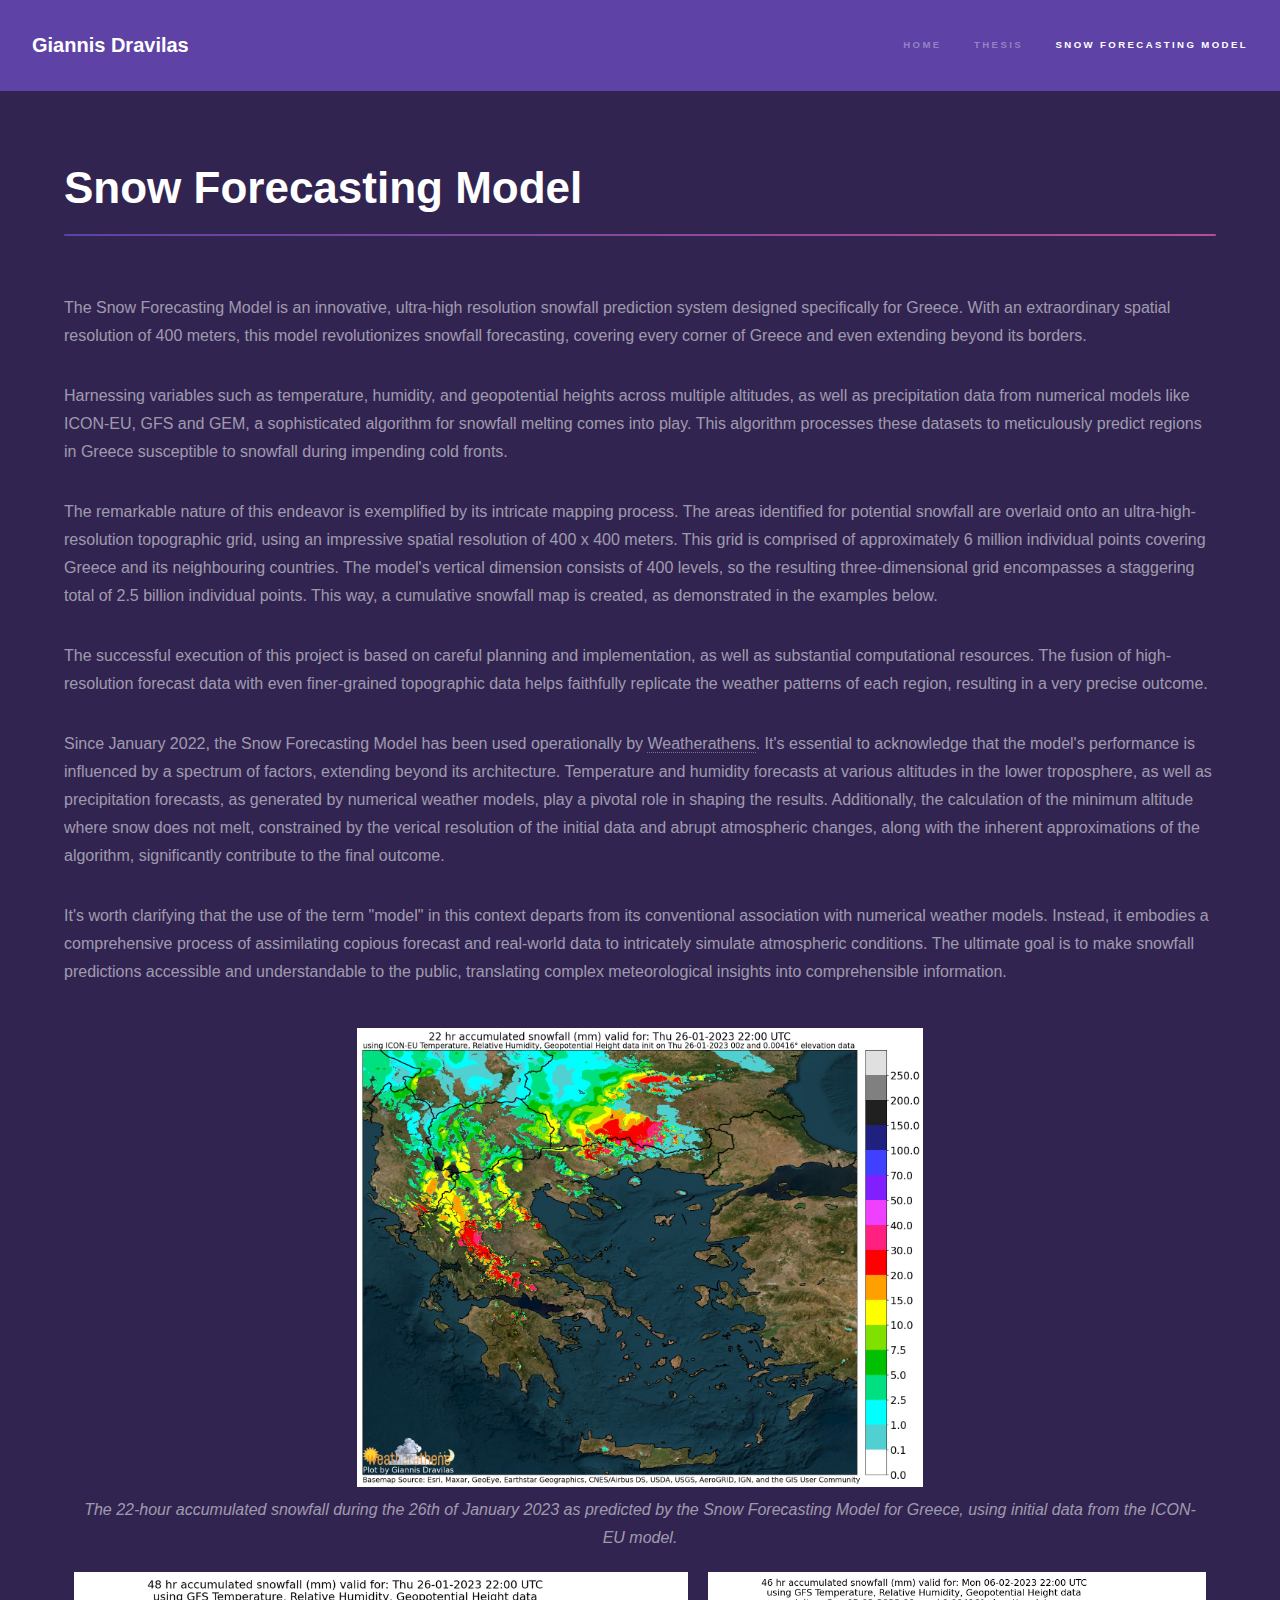
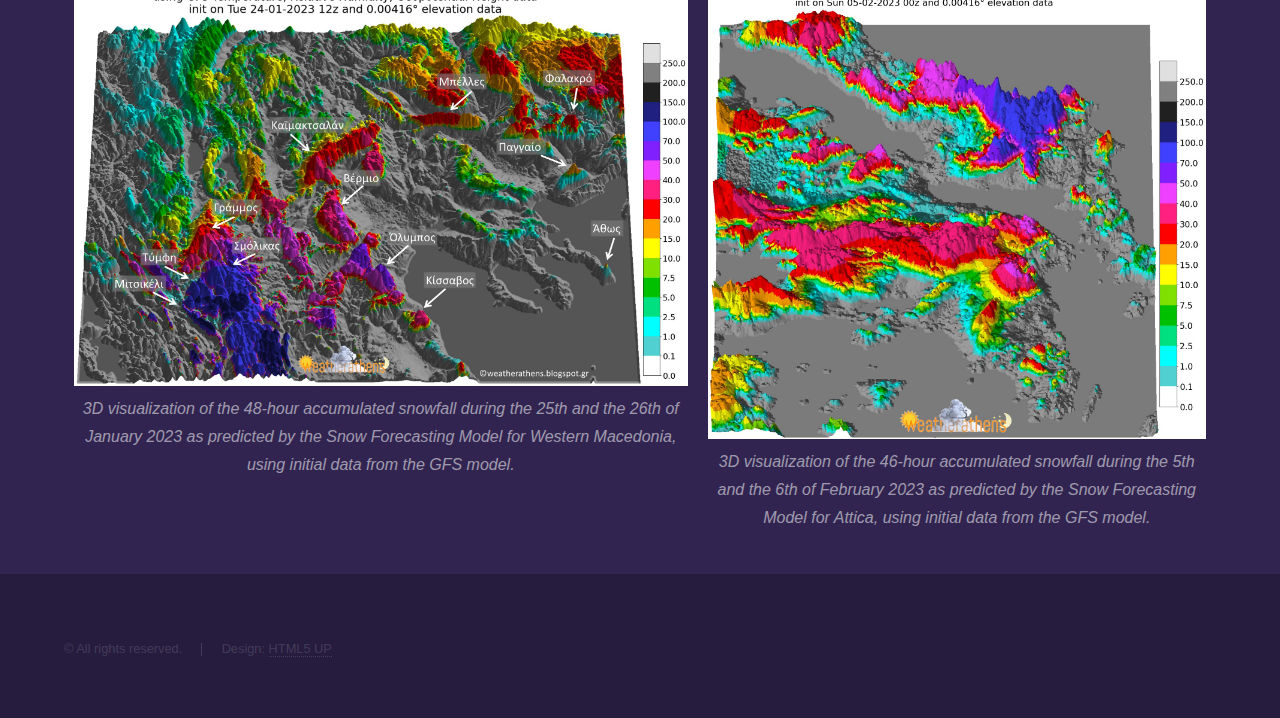
==== snow_forecasting_model.html @ 05e46767 "Snow Forecasting Model" ====
<!DOCTYPE HTML>
<!--
	Hyperspace by HTML5 UP
	html5up.net | @ajlkn
	Free for personal and commercial use under the CCA 3.0 license (html5up.net/license)
-->
<html>
	<head>
		<title>Giannis Dravilas - Thesis</title>
		<meta charset="utf-8" />
		<meta name="viewport" content="width=device-width, initial-scale=1, user-scalable=no" />
		<link rel="stylesheet" href="assets/css/main.css" />
		<noscript><link rel="stylesheet" href="assets/css/noscript.css" /></noscript>
	</head>
	<body class="is-preload">

		<!-- Header -->
			<header id="header">
				<a href="index.html" class="title">Giannis Dravilas</a>
				<nav>
					<ul>
						<li><a href="index.html">Home</a></li>
						<li><a href="thesis.html">Thesis</a></li>
                        <li><a href="snow_forecasting_model.html" class="active">Snow Forecasting Model</a></li>
					</ul>
				</nav>
			</header>

		<!-- Wrapper -->
			<div id="wrapper">

				<!-- Main -->
					<section id="main" class="wrapper">
						<div class="inner">
							<h1 class="major">Snow Forecasting Model</h1>

                                <p>The Snow Forecasting Model is an innovative, ultra-high resolution snowfall prediction system designed specifically for Greece.
                                    With an extraordinary spatial resolution of 400 meters, this model revolutionizes snowfall forecasting, covering every corner
                                    of Greece and even extending beyond its borders.
                                </p>

                                <p>Harnessing variables such as temperature, humidity, and geopotential heights across multiple altitudes, as well as precipitation
                                    data from numerical models like ICON-EU, GFS and GEM, a sophisticated algorithm for snowfall melting comes into play. This algorithm
                                    processes these datasets to meticulously predict regions in Greece susceptible to snowfall during impending cold fronts.
                                </p>
                                <p>The remarkable nature of this endeavor is exemplified by its intricate mapping process. The areas identified for potential
                                    snowfall are overlaid onto an ultra-high-resolution topographic grid, using an impressive spatial resolution of 400 x 400 meters.
                                    This grid is comprised of approximately 6 million individual points covering Greece and its neighbouring countries. The model's
                                    vertical dimension consists of 400 levels, so the resulting three-dimensional grid encompasses a staggering total of 2.5 billion
                                    individual points. This way, a cumulative snowfall map is created, as demonstrated in the examples below.
                                </p>
                                <p>The successful execution of this project is based on careful planning and implementation, as well as substantial computational resources.
                                    The fusion of high-resolution forecast data with even finer-grained topographic data helps faithfully replicate the weather
                                    patterns of each region, resulting in a very precise outcome.
                                </p>
                                <p>Since January 2022, the Snow Forecasting Model has been used operationally by
                                    <a href="http://weatherathens.blogspot.gr/" target="_blank">Weatherathens</a>. It's essential to acknowledge that
                                    the model's performance is influenced by a spectrum of factors, extending beyond its architecture. Temperature and humidity
                                    forecasts at various altitudes in the lower troposphere, as well as precipitation forecasts, as generated by numerical weather
                                    models, play a pivotal role in shaping the results. Additionally, the calculation of the minimum altitude where snow does not melt,
                                    constrained by the verical resolution of the initial data and abrupt atmospheric changes, along with the inherent approximations
                                    of the algorithm, significantly contribute to the final outcome.
                                </p>
                                <p>It's worth clarifying that the use of the term "model" in this context departs from its conventional association with numerical
                                    weather models. Instead, it embodies a comprehensive process of assimilating copious forecast and real-world data to intricately
                                    simulate atmospheric conditions. The ultimate goal is to make snowfall predictions accessible and understandable to
                                    the public, translating complex meteorological insights into comprehensible information.
                                </p>
                                <style>
                                    .image-container {
                                        display: flex;
                                        justify-content: center;
                                    }
                                    .image-container figure {
                                        text-align: center;
                                        margin: 10px; /* Add some space between the images */
                                    }
                                    .image-container img {
                                        width: 100%; /* Adjust the width as needed */
                                    }
                                    .image-container figcaption {
                                        font-style: italic;
                                    }
                                </style>
                                <style>
                                    .image-container1 {
                                        display: flex;
                                        justify-content: center;
                                    }
                                    .image-container1 figure {
                                        text-align: center;
                                        margin: 10px; /* Add some space between the images */
                                    }
                                    .image-container1 img {
                                        width: 50%; /* Adjust the width as needed */
                                    }
                                    .image-container1 figcaption {
                                        font-style: italic;
                                    }
                                </style>
                                <div class="image-container1">
                                    <figure>
                                        <img src="images/snow_forecasting_model_greece.png" alt="Greece">
                                        <figcaption>The 22-hour accumulated snowfall during the 26th of January 2023 as predicted by the Snow Forecasting Model for Greece,
                                            using initial data from the ICON-EU model.</figcaption>
                                    </figure>
                                    </div>
                                <div class="image-container">
                                    <figure>
                                        <img src="images/snow_forecasting_model_western_macedonia.jpeg" alt="Western Macedonia">
                                        <figcaption>3D visualization of the 48-hour accumulated snowfall during the 25th and the 26th of January 2023 as predicted by the
                                            Snow Forecasting Model for Western Macedonia, using initial data from the GFS model.</figcaption>
                                    </figure>
                                    
                                    <figure>
                                        <img src="images/snow_forecasting_model_attica.jpeg" alt="Attica">
                                        <figcaption>3D visualization of the 46-hour accumulated snowfall during the 5th and the 6th of February 2023 as predicted by the
                                            Snow Forecasting Model for Attica, using initial data from the GFS model.</figcaption>
                                    </figure>
                                </div>
						</div>
					</section>

			</div>

		<!-- Footer -->
			<footer id="footer" class="wrapper alt">
				<div class="inner">
					<ul class="menu">
						<li>&copy; All rights reserved.</li><li>Design: <a href="http://html5up.net">HTML5 UP</a></li>
					</ul>
				</div>
			</footer>

		<!-- Scripts -->
			<script src="assets/js/jquery.min.js"></script>
			<script src="assets/js/jquery.scrollex.min.js"></script>
			<script src="assets/js/jquery.scrolly.min.js"></script>
			<script src="assets/js/browser.min.js"></script>
			<script src="assets/js/breakpoints.min.js"></script>
			<script src="assets/js/util.js"></script>
			<script src="assets/js/main.js"></script>

	</body>
</html>
---- assets/css/main.css ----
@import url(fontawesome-all.min.css);

/*
	Hyperspace by HTML5 UP
	html5up.net | @ajlkn
	Free for personal and commercial use under the CCA 3.0 license (html5up.net/license)
*/

html, body, div, span, applet, object,
iframe, h1, h2, h3, h4, h5, h6, p, blockquote,
pre, a, abbr, acronym, address, big, cite,
code, del, dfn, em, img, ins, kbd, q, s, samp,
small, strike, strong, sub, sup, tt, var, b,
u, i, center, dl, dt, dd, ol, ul, li, fieldset,
form, label, legend, table, caption, tbody,
tfoot, thead, tr, th, td, article, aside,
canvas, details, embed, figure, figcaption,
footer, header, hgroup, menu, nav, output, ruby,
section, summary, time, mark, audio, video {
	margin: 0;
	padding: 0;
	border: 0;
	font-size: 100%;
	font: inherit;
	vertical-align: baseline;}

article, aside, details, figcaption, figure,
footer, header, hgroup, menu, nav, section {
	display: block;}

body {
	line-height: 1;
}

ol, ul {
	list-style: none;
}

blockquote, q {
	quotes: none;
}

	blockquote:before, blockquote:after, q:before, q:after {
		content: '';
		content: none;
	}

table {
	border-collapse: collapse;
	border-spacing: 0;
}

body {
	-webkit-text-size-adjust: none;
}

mark {
	background-color: transparent;
	color: inherit;
}

input::-moz-focus-inner {
	border: 0;
	padding: 0;
}

input, select, textarea {
	-moz-appearance: none;
	-webkit-appearance: none;
	-ms-appearance: none;
	appearance: none;
}

/* Basic */

	@-ms-viewport {
		width: device-width;
	}

	body {
		-ms-overflow-style: scrollbar;
	}

	@media screen and (max-width: 480px) {

		html, body {
			min-width: 320px;
		}

	}

	html {
		box-sizing: border-box;
	}

	*, *:before, *:after {
		box-sizing: inherit;
	}

	body {
		background: #312450;
	}

		body.is-preload *, body.is-preload *:before, body.is-preload *:after {
			-moz-animation: none !important;
			-webkit-animation: none !important;
			-ms-animation: none !important;
			animation: none !important;
			-moz-transition: none !important;
			-webkit-transition: none !important;
			-ms-transition: none !important;
			transition: none !important;
		}

/* Type */

	body, input, select, textarea {
		color: rgba(255, 255, 255, 0.55);
		font-family: Arial, Helvetica, sans-serif;
		font-size: 16.5pt;
		font-weight: normal;
		line-height: 1.75;
	}

		@media screen and (max-width: 1680px) {

			body, input, select, textarea {
				font-size: 13pt;
			}

		}

		@media screen and (max-width: 1280px) {

			body, input, select, textarea {
				font-size: 12pt;
			}

		}

		@media screen and (max-width: 360px) {

			body, input, select, textarea {
				font-size: 11pt;
			}

		}

	a {
		-moz-transition: color 0.2s ease, border-bottom-color 0.2s ease;
		-webkit-transition: color 0.2s ease, border-bottom-color 0.2s ease;
		-ms-transition: color 0.2s ease, border-bottom-color 0.2s ease;
		transition: color 0.2s ease, border-bottom-color 0.2s ease;
		border-bottom: dotted 1px rgba(255, 255, 255, 0.35);
		color: inherit;
		text-decoration: none;
	}

		a:hover {
			border-bottom-color: transparent;
			color: #ffffff;
		}

	strong, b {
		color: #ffffff;
		font-weight: bold;
	}

	em, i {
		font-style: italic;
	}

	p {
		margin: 0 0 2em 0;
	}

	h1, h2, h3, h4, h5, h6 {
		color: #ffffff;
		font-weight: bold;
		line-height: 1.5;
		margin: 0 0 0.5em 0;
	}

		h1 a, h2 a, h3 a, h4 a, h5 a, h6 a {
			color: inherit;
			text-decoration: none;
		}

	h1 {
		font-size: 2.75em;
	}

		h1.major {
			margin: 0 0 1.3em 0;
			position: relative;
			padding-bottom: 0.35em;
		}

			h1.major:after {
				background-image: -moz-linear-gradient(to right, #5e42a6, #b74e91);
				background-image: -webkit-linear-gradient(to right, #5e42a6, #b74e91);
				background-image: -ms-linear-gradient(to right, #5e42a6, #b74e91);
				background-image: linear-gradient(to right, #5e42a6, #b74e91);
				-moz-transition: max-width 0.2s ease;
				-webkit-transition: max-width 0.2s ease;
				-ms-transition: max-width 0.2s ease;
				transition: max-width 0.2s ease;
				border-radius: 0.2em;
				bottom: 0;
				content: '';
				height: 0.05em;
				position: absolute;
				right: 0;
				width: 100%;
			}

	h2 {
		font-size: 1.75em;
	}

	h3 {
		font-size: 1.1em;
	}

	h4 {
		font-size: 1em;
	}

	h5 {
		font-size: 0.8em;
	}

	h6 {
		font-size: 0.6em;
	}

	@media screen and (max-width: 736px) {

		h1 {
			font-size: 2em;
		}

		h2 {
			font-size: 1.25em;
		}

		h3 {
			font-size: 1em;
		}

		h4 {
			font-size: 0.8em;
		}

		h5 {
			font-size: 0.6em;
		}

		h6 {
			font-size: 0.6em;
		}

	}

	sub {
		font-size: 0.8em;
		position: relative;
		top: 0.5em;
	}

	sup {
		font-size: 0.8em;
		position: relative;
		top: -0.5em;
	}

	blockquote {
		border-left: solid 4px rgba(255, 255, 255, 0.15);
		font-style: italic;
		margin: 0 0 2em 0;
		padding: 0.5em 0 0.5em 2em;
	}

	code {
		background: rgba(255, 255, 255, 0.05);
		border-radius: 0.25em;
		border: solid 1px rgba(255, 255, 255, 0.15);
		font-family: "Courier New", monospace;
		font-size: 0.9em;
		margin: 0 0.25em;
		padding: 0.25em 0.65em;
	}

	pre {
		-webkit-overflow-scrolling: touch;
		font-family: "Courier New", monospace;
		font-size: 0.9em;
		margin: 0 0 2em 0;
	}

		pre code {
			display: block;
			line-height: 1.75em;
			padding: 1em 1.5em;
			overflow-x: auto;
		}

	hr {
		border: 0;
		border-bottom: solid 1px rgba(255, 255, 255, 0.15);
		margin: 2em 0;
	}

		hr.major {
			margin: 3em 0;
		}

	.align-left {
		text-align: left;
	}

	.align-center {
		text-align: center;
	}

	.align-right {
		text-align: right;
	}

/* Row */

	.row {
		display: flex;
		flex-wrap: wrap;
		box-sizing: border-box;
		align-items: stretch;
	}

		.row > * {
			box-sizing: border-box;
		}

		.row.gtr-uniform > * > :last-child {
			margin-bottom: 0;
		}

		.row.aln-left {
			justify-content: flex-start;
		}

		.row.aln-center {
			justify-content: center;
		}

		.row.aln-right {
			justify-content: flex-end;
		}

		.row.aln-top {
			align-items: flex-start;
		}

		.row.aln-middle {
			align-items: center;
		}

		.row.aln-bottom {
			align-items: flex-end;
		}

		.row > .imp {
			order: -1;
		}

		.row > .col-1 {
			width: 8.33333%;
		}

		.row > .off-1 {
			margin-left: 8.33333%;
		}

		.row > .col-2 {
			width: 16.66667%;
		}

		.row > .off-2 {
			margin-left: 16.66667%;
		}

		.row > .col-3 {
			width: 25%;
		}

		.row > .off-3 {
			margin-left: 25%;
		}

		.row > .col-4 {
			width: 33.33333%;
		}

		.row > .off-4 {
			margin-left: 33.33333%;
		}

		.row > .col-5 {
			width: 41.66667%;
		}

		.row > .off-5 {
			margin-left: 41.66667%;
		}

		.row > .col-6 {
			width: 50%;
		}

		.row > .off-6 {
			margin-left: 50%;
		}

		.row > .col-7 {
			width: 58.33333%;
		}

		.row > .off-7 {
			margin-left: 58.33333%;
		}

		.row > .col-8 {
			width: 66.66667%;
		}

		.row > .off-8 {
			margin-left: 66.66667%;
		}

		.row > .col-9 {
			width: 75%;
		}

		.row > .off-9 {
			margin-left: 75%;
		}

		.row > .col-10 {
			width: 83.33333%;
		}

		.row > .off-10 {
			margin-left: 83.33333%;
		}

		.row > .col-11 {
			width: 91.66667%;
		}

		.row > .off-11 {
			margin-left: 91.66667%;
		}

		.row > .col-12 {
			width: 100%;
		}

		.row > .off-12 {
			margin-left: 100%;
		}

		.row.gtr-0 {
			margin-top: 0;
			margin-left: 0em;
		}

			.row.gtr-0 > * {
				padding: 0 0 0 0em;
			}

			.row.gtr-0.gtr-uniform {
				margin-top: 0em;
			}

				.row.gtr-0.gtr-uniform > * {
					padding-top: 0em;
				}

		.row.gtr-25 {
			margin-top: 0;
			margin-left: -0.375em;
		}

			.row.gtr-25 > * {
				padding: 0 0 0 0.375em;
			}

			.row.gtr-25.gtr-uniform {
				margin-top: -0.375em;
			}

				.row.gtr-25.gtr-uniform > * {
					padding-top: 0.375em;
				}

		.row.gtr-50 {
			margin-top: 0;
			margin-left: -0.75em;
		}

			.row.gtr-50 > * {
				padding: 0 0 0 0.75em;
			}

			.row.gtr-50.gtr-uniform {
				margin-top: -0.75em;
			}

				.row.gtr-50.gtr-uniform > * {
					padding-top: 0.75em;
				}

		.row {
			margin-top: 0;
			margin-left: -1.5em;
		}

			.row > * {
				padding: 0 0 0 1.5em;
			}

			.row.gtr-uniform {
				margin-top: -1.5em;
			}

				.row.gtr-uniform > * {
					padding-top: 1.5em;
				}

		.row.gtr-150 {
			margin-top: 0;
			margin-left: -2.25em;
		}

			.row.gtr-150 > * {
				padding: 0 0 0 2.25em;
			}

			.row.gtr-150.gtr-uniform {
				margin-top: -2.25em;
			}

				.row.gtr-150.gtr-uniform > * {
					padding-top: 2.25em;
				}

		.row.gtr-200 {
			margin-top: 0;
			margin-left: -3em;
		}

			.row.gtr-200 > * {
				padding: 0 0 0 3em;
			}

			.row.gtr-200.gtr-uniform {
				margin-top: -3em;
			}

				.row.gtr-200.gtr-uniform > * {
					padding-top: 3em;
				}

		@media screen and (max-width: 1680px) {

			.row {
				display: flex;
				flex-wrap: wrap;
				box-sizing: border-box;
				align-items: stretch;
			}

				.row > * {
					box-sizing: border-box;
				}

				.row.gtr-uniform > * > :last-child {
					margin-bottom: 0;
				}

				.row.aln-left {
					justify-content: flex-start;
				}

				.row.aln-center {
					justify-content: center;
				}

				.row.aln-right {
					justify-content: flex-end;
				}

				.row.aln-top {
					align-items: flex-start;
				}

				.row.aln-middle {
					align-items: center;
				}

				.row.aln-bottom {
					align-items: flex-end;
				}

				.row > .imp-xlarge {
					order: -1;
				}

				.row > .col-1-xlarge {
					width: 8.33333%;
				}

				.row > .off-1-xlarge {
					margin-left: 8.33333%;
				}

				.row > .col-2-xlarge {
					width: 16.66667%;
				}

				.row > .off-2-xlarge {
					margin-left: 16.66667%;
				}

				.row > .col-3-xlarge {
					width: 25%;
				}

				.row > .off-3-xlarge {
					margin-left: 25%;
				}

				.row > .col-4-xlarge {
					width: 33.33333%;
				}

				.row > .off-4-xlarge {
					margin-left: 33.33333%;
				}

				.row > .col-5-xlarge {
					width: 41.66667%;
				}

				.row > .off-5-xlarge {
					margin-left: 41.66667%;
				}

				.row > .col-6-xlarge {
					width: 50%;
				}

				.row > .off-6-xlarge {
					margin-left: 50%;
				}

				.row > .col-7-xlarge {
					width: 58.33333%;
				}

				.row > .off-7-xlarge {
					margin-left: 58.33333%;
				}

				.row > .col-8-xlarge {
					width: 66.66667%;
				}

				.row > .off-8-xlarge {
					margin-left: 66.66667%;
				}

				.row > .col-9-xlarge {
					width: 75%;
				}

				.row > .off-9-xlarge {
					margin-left: 75%;
				}

				.row > .col-10-xlarge {
					width: 83.33333%;
				}

				.row > .off-10-xlarge {
					margin-left: 83.33333%;
				}

				.row > .col-11-xlarge {
					width: 91.66667%;
				}

				.row > .off-11-xlarge {
					margin-left: 91.66667%;
				}

				.row > .col-12-xlarge {
					width: 100%;
				}

				.row > .off-12-xlarge {
					margin-left: 100%;
				}

				.row.gtr-0 {
					margin-top: 0;
					margin-left: 0em;
				}

					.row.gtr-0 > * {
						padding: 0 0 0 0em;
					}

					.row.gtr-0.gtr-uniform {
						margin-top: 0em;
					}

						.row.gtr-0.gtr-uniform > * {
							padding-top: 0em;
						}

				.row.gtr-25 {
					margin-top: 0;
					margin-left: -0.375em;
				}

					.row.gtr-25 > * {
						padding: 0 0 0 0.375em;
					}

					.row.gtr-25.gtr-uniform {
						margin-top: -0.375em;
					}

						.row.gtr-25.gtr-uniform > * {
							padding-top: 0.375em;
						}

				.row.gtr-50 {
					margin-top: 0;
					margin-left: -0.75em;
				}

					.row.gtr-50 > * {
						padding: 0 0 0 0.75em;
					}

					.row.gtr-50.gtr-uniform {
						margin-top: -0.75em;
					}

						.row.gtr-50.gtr-uniform > * {
							padding-top: 0.75em;
						}

				.row {
					margin-top: 0;
					margin-left: -1.5em;
				}

					.row > * {
						padding: 0 0 0 1.5em;
					}

					.row.gtr-uniform {
						margin-top: -1.5em;
					}

						.row.gtr-uniform > * {
							padding-top: 1.5em;
						}

				.row.gtr-150 {
					margin-top: 0;
					margin-left: -2.25em;
				}

					.row.gtr-150 > * {
						padding: 0 0 0 2.25em;
					}

					.row.gtr-150.gtr-uniform {
						margin-top: -2.25em;
					}

						.row.gtr-150.gtr-uniform > * {
							padding-top: 2.25em;
						}

				.row.gtr-200 {
					margin-top: 0;
					margin-left: -3em;
				}

					.row.gtr-200 > * {
						padding: 0 0 0 3em;
					}

					.row.gtr-200.gtr-uniform {
						margin-top: -3em;
					}

						.row.gtr-200.gtr-uniform > * {
							padding-top: 3em;
						}

		}

		@media screen and (max-width: 1280px) {

			.row {
				display: flex;
				flex-wrap: wrap;
				box-sizing: border-box;
				align-items: stretch;
			}

				.row > * {
					box-sizing: border-box;
				}

				.row.gtr-uniform > * > :last-child {
					margin-bottom: 0;
				}

				.row.aln-left {
					justify-content: flex-start;
				}

				.row.aln-center {
					justify-content: center;
				}

				.row.aln-right {
					justify-content: flex-end;
				}

				.row.aln-top {
					align-items: flex-start;
				}

				.row.aln-middle {
					align-items: center;
				}

				.row.aln-bottom {
					align-items: flex-end;
				}

				.row > .imp-large {
					order: -1;
				}

				.row > .col-1-large {
					width: 8.33333%;
				}

				.row > .off-1-large {
					margin-left: 8.33333%;
				}

				.row > .col-2-large {
					width: 16.66667%;
				}

				.row > .off-2-large {
					margin-left: 16.66667%;
				}

				.row > .col-3-large {
					width: 25%;
				}

				.row > .off-3-large {
					margin-left: 25%;
				}

				.row > .col-4-large {
					width: 33.33333%;
				}

				.row > .off-4-large {
					margin-left: 33.33333%;
				}

				.row > .col-5-large {
					width: 41.66667%;
				}

				.row > .off-5-large {
					margin-left: 41.66667%;
				}

				.row > .col-6-large {
					width: 50%;
				}

				.row > .off-6-large {
					margin-left: 50%;
				}

				.row > .col-7-large {
					width: 58.33333%;
				}

				.row > .off-7-large {
					margin-left: 58.33333%;
				}

				.row > .col-8-large {
					width: 66.66667%;
				}

				.row > .off-8-large {
					margin-left: 66.66667%;
				}

				.row > .col-9-large {
					width: 75%;
				}

				.row > .off-9-large {
					margin-left: 75%;
				}

				.row > .col-10-large {
					width: 83.33333%;
				}

				.row > .off-10-large {
					margin-left: 83.33333%;
				}

				.row > .col-11-large {
					width: 91.66667%;
				}

				.row > .off-11-large {
					margin-left: 91.66667%;
				}

				.row > .col-12-large {
					width: 100%;
				}

				.row > .off-12-large {
					margin-left: 100%;
				}

				.row.gtr-0 {
					margin-top: 0;
					margin-left: 0em;
				}

					.row.gtr-0 > * {
						padding: 0 0 0 0em;
					}

					.row.gtr-0.gtr-uniform {
						margin-top: 0em;
					}

						.row.gtr-0.gtr-uniform > * {
							padding-top: 0em;
						}

				.row.gtr-25 {
					margin-top: 0;
					margin-left: -0.375em;
				}

					.row.gtr-25 > * {
						padding: 0 0 0 0.375em;
					}

					.row.gtr-25.gtr-uniform {
						margin-top: -0.375em;
					}

						.row.gtr-25.gtr-uniform > * {
							padding-top: 0.375em;
						}

				.row.gtr-50 {
					margin-top: 0;
					margin-left: -0.75em;
				}

					.row.gtr-50 > * {
						padding: 0 0 0 0.75em;
					}

					.row.gtr-50.gtr-uniform {
						margin-top: -0.75em;
					}

						.row.gtr-50.gtr-uniform > * {
							padding-top: 0.75em;
						}

				.row {
					margin-top: 0;
					margin-left: -1.5em;
				}

					.row > * {
						padding: 0 0 0 1.5em;
					}

					.row.gtr-uniform {
						margin-top: -1.5em;
					}

						.row.gtr-uniform > * {
							padding-top: 1.5em;
						}

				.row.gtr-150 {
					margin-top: 0;
					margin-left: -2.25em;
				}

					.row.gtr-150 > * {
						padding: 0 0 0 2.25em;
					}

					.row.gtr-150.gtr-uniform {
						margin-top: -2.25em;
					}

						.row.gtr-150.gtr-uniform > * {
							padding-top: 2.25em;
						}

				.row.gtr-200 {
					margin-top: 0;
					margin-left: -3em;
				}

					.row.gtr-200 > * {
						padding: 0 0 0 3em;
					}

					.row.gtr-200.gtr-uniform {
						margin-top: -3em;
					}

						.row.gtr-200.gtr-uniform > * {
							padding-top: 3em;
						}

		}

		@media screen and (max-width: 980px) {

			.row {
				display: flex;
				flex-wrap: wrap;
				box-sizing: border-box;
				align-items: stretch;
			}

				.row > * {
					box-sizing: border-box;
				}

				.row.gtr-uniform > * > :last-child {
					margin-bottom: 0;
				}

				.row.aln-left {
					justify-content: flex-start;
				}

				.row.aln-center {
					justify-content: center;
				}

				.row.aln-right {
					justify-content: flex-end;
				}

				.row.aln-top {
					align-items: flex-start;
				}

				.row.aln-middle {
					align-items: center;
				}

				.row.aln-bottom {
					align-items: flex-end;
				}

				.row > .imp-medium {
					order: -1;
				}

				.row > .col-1-medium {
					width: 8.33333%;
				}

				.row > .off-1-medium {
					margin-left: 8.33333%;
				}

				.row > .col-2-medium {
					width: 16.66667%;
				}

				.row > .off-2-medium {
					margin-left: 16.66667%;
				}

				.row > .col-3-medium {
					width: 25%;
				}

				.row > .off-3-medium {
					margin-left: 25%;
				}

				.row > .col-4-medium {
					width: 33.33333%;
				}

				.row > .off-4-medium {
					margin-left: 33.33333%;
				}

				.row > .col-5-medium {
					width: 41.66667%;
				}

				.row > .off-5-medium {
					margin-left: 41.66667%;
				}

				.row > .col-6-medium {
					width: 50%;
				}

				.row > .off-6-medium {
					margin-left: 50%;
				}

				.row > .col-7-medium {
					width: 58.33333%;
				}

				.row > .off-7-medium {
					margin-left: 58.33333%;
				}

				.row > .col-8-medium {
					width: 66.66667%;
				}

				.row > .off-8-medium {
					margin-left: 66.66667%;
				}

				.row > .col-9-medium {
					width: 75%;
				}

				.row > .off-9-medium {
					margin-left: 75%;
				}

				.row > .col-10-medium {
					width: 83.33333%;
				}

				.row > .off-10-medium {
					margin-left: 83.33333%;
				}

				.row > .col-11-medium {
					width: 91.66667%;
				}

				.row > .off-11-medium {
					margin-left: 91.66667%;
				}

				.row > .col-12-medium {
					width: 100%;
				}

				.row > .off-12-medium {
					margin-left: 100%;
				}

				.row.gtr-0 {
					margin-top: 0;
					margin-left: 0em;
				}

					.row.gtr-0 > * {
						padding: 0 0 0 0em;
					}

					.row.gtr-0.gtr-uniform {
						margin-top: 0em;
					}

						.row.gtr-0.gtr-uniform > * {
							padding-top: 0em;
						}

				.row.gtr-25 {
					margin-top: 0;
					margin-left: -0.375em;
				}

					.row.gtr-25 > * {
						padding: 0 0 0 0.375em;
					}

					.row.gtr-25.gtr-uniform {
						margin-top: -0.375em;
					}

						.row.gtr-25.gtr-uniform > * {
							padding-top: 0.375em;
						}

				.row.gtr-50 {
					margin-top: 0;
					margin-left: -0.75em;
				}

					.row.gtr-50 > * {
						padding: 0 0 0 0.75em;
					}

					.row.gtr-50.gtr-uniform {
						margin-top: -0.75em;
					}

						.row.gtr-50.gtr-uniform > * {
							padding-top: 0.75em;
						}

				.row {
					margin-top: 0;
					margin-left: -1.5em;
				}

					.row > * {
						padding: 0 0 0 1.5em;
					}

					.row.gtr-uniform {
						margin-top: -1.5em;
					}

						.row.gtr-uniform > * {
							padding-top: 1.5em;
						}

				.row.gtr-150 {
					margin-top: 0;
					margin-left: -2.25em;
				}

					.row.gtr-150 > * {
						padding: 0 0 0 2.25em;
					}

					.row.gtr-150.gtr-uniform {
						margin-top: -2.25em;
					}

						.row.gtr-150.gtr-uniform > * {
							padding-top: 2.25em;
						}

				.row.gtr-200 {
					margin-top: 0;
					margin-left: -3em;
				}

					.row.gtr-200 > * {
						padding: 0 0 0 3em;
					}

					.row.gtr-200.gtr-uniform {
						margin-top: -3em;
					}

						.row.gtr-200.gtr-uniform > * {
							padding-top: 3em;
						}

		}

		@media screen and (max-width: 736px) {

			.row {
				display: flex;
				flex-wrap: wrap;
				box-sizing: border-box;
				align-items: stretch;
			}

				.row > * {
					box-sizing: border-box;
				}

				.row.gtr-uniform > * > :last-child {
					margin-bottom: 0;
				}

				.row.aln-left {
					justify-content: flex-start;
				}

				.row.aln-center {
					justify-content: center;
				}

				.row.aln-right {
					justify-content: flex-end;
				}

				.row.aln-top {
					align-items: flex-start;
				}

				.row.aln-middle {
					align-items: center;
				}

				.row.aln-bottom {
					align-items: flex-end;
				}

				.row > .imp-small {
					order: -1;
				}

				.row > .col-1-small {
					width: 8.33333%;
				}

				.row > .off-1-small {
					margin-left: 8.33333%;
				}

				.row > .col-2-small {
					width: 16.66667%;
				}

				.row > .off-2-small {
					margin-left: 16.66667%;
				}

				.row > .col-3-small {
					width: 25%;
				}

				.row > .off-3-small {
					margin-left: 25%;
				}

				.row > .col-4-small {
					width: 33.33333%;
				}

				.row > .off-4-small {
					margin-left: 33.33333%;
				}

				.row > .col-5-small {
					width: 41.66667%;
				}

				.row > .off-5-small {
					margin-left: 41.66667%;
				}

				.row > .col-6-small {
					width: 50%;
				}

				.row > .off-6-small {
					margin-left: 50%;
				}

				.row > .col-7-small {
					width: 58.33333%;
				}

				.row > .off-7-small {
					margin-left: 58.33333%;
				}

				.row > .col-8-small {
					width: 66.66667%;
				}

				.row > .off-8-small {
					margin-left: 66.66667%;
				}

				.row > .col-9-small {
					width: 75%;
				}

				.row > .off-9-small {
					margin-left: 75%;
				}

				.row > .col-10-small {
					width: 83.33333%;
				}

				.row > .off-10-small {
					margin-left: 83.33333%;
				}

				.row > .col-11-small {
					width: 91.66667%;
				}

				.row > .off-11-small {
					margin-left: 91.66667%;
				}

				.row > .col-12-small {
					width: 100%;
				}

				.row > .off-12-small {
					margin-left: 100%;
				}

				.row.gtr-0 {
					margin-top: 0;
					margin-left: 0em;
				}

					.row.gtr-0 > * {
						padding: 0 0 0 0em;
					}

					.row.gtr-0.gtr-uniform {
						margin-top: 0em;
					}

						.row.gtr-0.gtr-uniform > * {
							padding-top: 0em;
						}

				.row.gtr-25 {
					margin-top: 0;
					margin-left: -0.375em;
				}

					.row.gtr-25 > * {
						padding: 0 0 0 0.375em;
					}

					.row.gtr-25.gtr-uniform {
						margin-top: -0.375em;
					}

						.row.gtr-25.gtr-uniform > * {
							padding-top: 0.375em;
						}

				.row.gtr-50 {
					margin-top: 0;
					margin-left: -0.75em;
				}

					.row.gtr-50 > * {
						padding: 0 0 0 0.75em;
					}

					.row.gtr-50.gtr-uniform {
						margin-top: -0.75em;
					}

						.row.gtr-50.gtr-uniform > * {
							padding-top: 0.75em;
						}

				.row {
					margin-top: 0;
					margin-left: -1.5em;
				}

					.row > * {
						padding: 0 0 0 1.5em;
					}

					.row.gtr-uniform {
						margin-top: -1.5em;
					}

						.row.gtr-uniform > * {
							padding-top: 1.5em;
						}

				.row.gtr-150 {
					margin-top: 0;
					margin-left: -2.25em;
				}

					.row.gtr-150 > * {
						padding: 0 0 0 2.25em;
					}

					.row.gtr-150.gtr-uniform {
						margin-top: -2.25em;
					}

						.row.gtr-150.gtr-uniform > * {
							padding-top: 2.25em;
						}

				.row.gtr-200 {
					margin-top: 0;
					margin-left: -3em;
				}

					.row.gtr-200 > * {
						padding: 0 0 0 3em;
					}

					.row.gtr-200.gtr-uniform {
						margin-top: -3em;
					}

						.row.gtr-200.gtr-uniform > * {
							padding-top: 3em;
						}

		}

		@media screen and (max-width: 480px) {

			.row {
				display: flex;
				flex-wrap: wrap;
				box-sizing: border-box;
				align-items: stretch;
			}

				.row > * {
					box-sizing: border-box;
				}

				.row.gtr-uniform > * > :last-child {
					margin-bottom: 0;
				}

				.row.aln-left {
					justify-content: flex-start;
				}

				.row.aln-center {
					justify-content: center;
				}

				.row.aln-right {
					justify-content: flex-end;
				}

				.row.aln-top {
					align-items: flex-start;
				}

				.row.aln-middle {
					align-items: center;
				}

				.row.aln-bottom {
					align-items: flex-end;
				}

				.row > .imp-xsmall {
					order: -1;
				}

				.row > .col-1-xsmall {
					width: 8.33333%;
				}

				.row > .off-1-xsmall {
					margin-left: 8.33333%;
				}

				.row > .col-2-xsmall {
					width: 16.66667%;
				}

				.row > .off-2-xsmall {
					margin-left: 16.66667%;
				}

				.row > .col-3-xsmall {
					width: 25%;
				}

				.row > .off-3-xsmall {
					margin-left: 25%;
				}

				.row > .col-4-xsmall {
					width: 33.33333%;
				}

				.row > .off-4-xsmall {
					margin-left: 33.33333%;
				}

				.row > .col-5-xsmall {
					width: 41.66667%;
				}

				.row > .off-5-xsmall {
					margin-left: 41.66667%;
				}

				.row > .col-6-xsmall {
					width: 50%;
				}

				.row > .off-6-xsmall {
					margin-left: 50%;
				}

				.row > .col-7-xsmall {
					width: 58.33333%;
				}

				.row > .off-7-xsmall {
					margin-left: 58.33333%;
				}

				.row > .col-8-xsmall {
					width: 66.66667%;
				}

				.row > .off-8-xsmall {
					margin-left: 66.66667%;
				}

				.row > .col-9-xsmall {
					width: 75%;
				}

				.row > .off-9-xsmall {
					margin-left: 75%;
				}

				.row > .col-10-xsmall {
					width: 83.33333%;
				}

				.row > .off-10-xsmall {
					margin-left: 83.33333%;
				}

				.row > .col-11-xsmall {
					width: 91.66667%;
				}

				.row > .off-11-xsmall {
					margin-left: 91.66667%;
				}

				.row > .col-12-xsmall {
					width: 100%;
				}

				.row > .off-12-xsmall {
					margin-left: 100%;
				}

				.row.gtr-0 {
					margin-top: 0;
					margin-left: 0em;
				}

					.row.gtr-0 > * {
						padding: 0 0 0 0em;
					}

					.row.gtr-0.gtr-uniform {
						margin-top: 0em;
					}

						.row.gtr-0.gtr-uniform > * {
							padding-top: 0em;
						}

				.row.gtr-25 {
					margin-top: 0;
					margin-left: -0.375em;
				}

					.row.gtr-25 > * {
						padding: 0 0 0 0.375em;
					}

					.row.gtr-25.gtr-uniform {
						margin-top: -0.375em;
					}

						.row.gtr-25.gtr-uniform > * {
							padding-top: 0.375em;
						}

				.row.gtr-50 {
					margin-top: 0;
					margin-left: -0.75em;
				}

					.row.gtr-50 > * {
						padding: 0 0 0 0.75em;
					}

					.row.gtr-50.gtr-uniform {
						margin-top: -0.75em;
					}

						.row.gtr-50.gtr-uniform > * {
							padding-top: 0.75em;
						}

				.row {
					margin-top: 0;
					margin-left: -1.5em;
				}

					.row > * {
						padding: 0 0 0 1.5em;
					}

					.row.gtr-uniform {
						margin-top: -1.5em;
					}

						.row.gtr-uniform > * {
							padding-top: 1.5em;
						}

				.row.gtr-150 {
					margin-top: 0;
					margin-left: -2.25em;
				}

					.row.gtr-150 > * {
						padding: 0 0 0 2.25em;
					}

					.row.gtr-150.gtr-uniform {
						margin-top: -2.25em;
					}

						.row.gtr-150.gtr-uniform > * {
							padding-top: 2.25em;
						}

				.row.gtr-200 {
					margin-top: 0;
					margin-left: -3em;
				}

					.row.gtr-200 > * {
						padding: 0 0 0 3em;
					}

					.row.gtr-200.gtr-uniform {
						margin-top: -3em;
					}

						.row.gtr-200.gtr-uniform > * {
							padding-top: 3em;
						}

		}

/* Box */

	.box {
		border-radius: 0.25em;
		border: solid 1px rgba(255, 255, 255, 0.15);
		margin-bottom: 2em;
		padding: 1.5em;
	}

		.box > :last-child,
		.box > :last-child > :last-child,
		.box > :last-child > :last-child > :last-child {
			margin-bottom: 0;
		}

		.box.alt {
			border: 0;
			border-radius: 0;
			padding: 0;
		}

/* Button */

	input[type="submit"],
	input[type="reset"],
	input[type="button"],
	button,
	.button {
		-moz-appearance: none;
		-webkit-appearance: none;
		-ms-appearance: none;
		appearance: none;
		-moz-transition: border-color 0.2s ease;
		-webkit-transition: border-color 0.2s ease;
		-ms-transition: border-color 0.2s ease;
		transition: border-color 0.2s ease;
		background-color: transparent;
		border: solid 1px !important;
		border-color: rgba(255, 255, 255, 0.15) !important;
		border-radius: 3em;
		color: #ffffff !important;
		cursor: pointer;
		display: inline-block;
		font-size: 0.6em;
		font-weight: bold;
		height: calc(4.75em + 2px);
		letter-spacing: 0.25em;
		line-height: 4.75em;
		outline: 0;
		padding: 0 3.75em;
		position: relative;
		text-align: center;
		text-decoration: none;
		text-transform: uppercase;
		white-space: nowrap;
	}

		input[type="submit"]:after,
		input[type="reset"]:after,
		input[type="button"]:after,
		button:after,
		.button:after {
			-moz-transform: scale(0.25);
			-webkit-transform: scale(0.25);
			-ms-transform: scale(0.25);
			transform: scale(0.25);
			pointer-events: none;
			-moz-transition: opacity 0.2s ease, -moz-transform 0.2s ease;
			-webkit-transition: opacity 0.2s ease, -webkit-transform 0.2s ease;
			-ms-transition: opacity 0.2s ease, -ms-transform 0.2s ease;
			transition: opacity 0.2s ease, transform 0.2s ease;
			background: #ffffff;
			border-radius: 3em;
			content: '';
			height: 100%;
			left: 0;
			opacity: 0;
			position: absolute;
			top: 0;
			width: 100%;
		}

		input[type="submit"].icon:before,
		input[type="reset"].icon:before,
		input[type="button"].icon:before,
		button.icon:before,
		.button.icon:before {
			margin-right: 0.75em;
		}

		input[type="submit"].fit,
		input[type="reset"].fit,
		input[type="button"].fit,
		button.fit,
		.button.fit {
			width: 100%;
		}

		input[type="submit"].small,
		input[type="reset"].small,
		input[type="button"].small,
		button.small,
		.button.small {
			font-size: 0.4em;
		}

		input[type="submit"].large,
		input[type="reset"].large,
		input[type="button"].large,
		button.large,
		.button.large {
			font-size: 0.8em;
		}

		input[type="submit"].primary,
		input[type="reset"].primary,
		input[type="button"].primary,
		button.primary,
		.button.primary {
			background-color: #ffffff;
			color: #312450 !important;
		}

			input[type="submit"].primary:after,
			input[type="reset"].primary:after,
			input[type="button"].primary:after,
			button.primary:after,
			.button.primary:after {
				display: none;
			}

		input[type="submit"].disabled, input[type="submit"]:disabled,
		input[type="reset"].disabled,
		input[type="reset"]:disabled,
		input[type="button"].disabled,
		input[type="button"]:disabled,
		button.disabled,
		button:disabled,
		.button.disabled,
		.button:disabled {
			cursor: default;
			opacity: 0.5;
			pointer-events: none;
		}

		input[type="submit"]:hover,
		input[type="reset"]:hover,
		input[type="button"]:hover,
		button:hover,
		.button:hover {
			border-color: rgba(255, 255, 255, 0.55) !important;
		}

			input[type="submit"]:hover:after,
			input[type="reset"]:hover:after,
			input[type="button"]:hover:after,
			button:hover:after,
			.button:hover:after {
				opacity: 0.05;
				-moz-transform: scale(1);
				-webkit-transform: scale(1);
				-ms-transform: scale(1);
				transform: scale(1);
			}

			input[type="submit"]:hover:active,
			input[type="reset"]:hover:active,
			input[type="button"]:hover:active,
			button:hover:active,
			.button:hover:active {
				border-color: #ffffff !important;
			}

				input[type="submit"]:hover:active:after,
				input[type="reset"]:hover:active:after,
				input[type="button"]:hover:active:after,
				button:hover:active:after,
				.button:hover:active:after {
					opacity: 0.1;
				}

/* Features */

	.features {
		display: -moz-flex;
		display: -webkit-flex;
		display: -ms-flex;
		display: flex;
		-moz-flex-wrap: wrap;
		-webkit-flex-wrap: wrap;
		-ms-flex-wrap: wrap;
		flex-wrap: wrap;
		border-radius: 0.25em;
		border: solid 1px rgba(255, 255, 255, 0.15);
		background: rgba(255, 255, 255, 0.05);
		margin: 0 0 2em 0;
	}

		.features section {
			padding: 3.5em 3em 1em 7em ;
			width: 50%;
			border-top: solid 1px rgba(255, 255, 255, 0.15);
			position: relative;
		}

			.features section:nth-child(-n + 2) {
				border-top-width: 0;
			}

			.features section:nth-child(2n) {
				border-left: solid 1px rgba(255, 255, 255, 0.15);
			}

			.features section .icon {
				-moz-transition: opacity 0.5s ease, -moz-transform 0.5s ease;
				-webkit-transition: opacity 0.5s ease, -webkit-transform 0.5s ease;
				-ms-transition: opacity 0.5s ease, -ms-transform 0.5s ease;
				transition: opacity 0.5s ease, transform 0.5s ease;
				-moz-transition-delay: 1s;
				-webkit-transition-delay: 1s;
				-ms-transition-delay: 1s;
				transition-delay: 1s;
				-moz-transform: scale(1);
				-webkit-transform: scale(1);
				-ms-transform: scale(1);
				transform: scale(1);
				position: absolute;
				left: 3em;
				top: 3em;
				opacity: 1;
			}

			.features section:nth-child(1) .icon {
				-moz-transition-delay: 0.15s;
				-webkit-transition-delay: 0.15s;
				-ms-transition-delay: 0.15s;
				transition-delay: 0.15s;
			}

			.features section:nth-child(2) .icon {
				-moz-transition-delay: 0.3s;
				-webkit-transition-delay: 0.3s;
				-ms-transition-delay: 0.3s;
				transition-delay: 0.3s;
			}

			.features section:nth-child(3) .icon {
				-moz-transition-delay: 0.45s;
				-webkit-transition-delay: 0.45s;
				-ms-transition-delay: 0.45s;
				transition-delay: 0.45s;
			}

			.features section:nth-child(4) .icon {
				-moz-transition-delay: 0.6s;
				-webkit-transition-delay: 0.6s;
				-ms-transition-delay: 0.6s;
				transition-delay: 0.6s;
			}

			.features section:nth-child(5) .icon {
				-moz-transition-delay: 0.75s;
				-webkit-transition-delay: 0.75s;
				-ms-transition-delay: 0.75s;
				transition-delay: 0.75s;
			}

			.features section:nth-child(6) .icon {
				-moz-transition-delay: 0.9s;
				-webkit-transition-delay: 0.9s;
				-ms-transition-delay: 0.9s;
				transition-delay: 0.9s;
			}

			.features section:nth-child(7) .icon {
				-moz-transition-delay: 1.05s;
				-webkit-transition-delay: 1.05s;
				-ms-transition-delay: 1.05s;
				transition-delay: 1.05s;
			}

			.features section:nth-child(8) .icon {
				-moz-transition-delay: 1.2s;
				-webkit-transition-delay: 1.2s;
				-ms-transition-delay: 1.2s;
				transition-delay: 1.2s;
			}

			.features section:nth-child(9) .icon {
				-moz-transition-delay: 1.35s;
				-webkit-transition-delay: 1.35s;
				-ms-transition-delay: 1.35s;
				transition-delay: 1.35s;
			}

			.features section:nth-child(10) .icon {
				-moz-transition-delay: 1.5s;
				-webkit-transition-delay: 1.5s;
				-ms-transition-delay: 1.5s;
				transition-delay: 1.5s;
			}

			.features section:nth-child(11) .icon {
				-moz-transition-delay: 1.65s;
				-webkit-transition-delay: 1.65s;
				-ms-transition-delay: 1.65s;
				transition-delay: 1.65s;
			}

			.features section:nth-child(12) .icon {
				-moz-transition-delay: 1.8s;
				-webkit-transition-delay: 1.8s;
				-ms-transition-delay: 1.8s;
				transition-delay: 1.8s;
			}

			.features section:nth-child(13) .icon {
				-moz-transition-delay: 1.95s;
				-webkit-transition-delay: 1.95s;
				-ms-transition-delay: 1.95s;
				transition-delay: 1.95s;
			}

			.features section:nth-child(14) .icon {
				-moz-transition-delay: 2.1s;
				-webkit-transition-delay: 2.1s;
				-ms-transition-delay: 2.1s;
				transition-delay: 2.1s;
			}

			.features section:nth-child(15) .icon {
				-moz-transition-delay: 2.25s;
				-webkit-transition-delay: 2.25s;
				-ms-transition-delay: 2.25s;
				transition-delay: 2.25s;
			}

			.features section:nth-child(16) .icon {
				-moz-transition-delay: 2.4s;
				-webkit-transition-delay: 2.4s;
				-ms-transition-delay: 2.4s;
				transition-delay: 2.4s;
			}

			.features section:nth-child(17) .icon {
				-moz-transition-delay: 2.55s;
				-webkit-transition-delay: 2.55s;
				-ms-transition-delay: 2.55s;
				transition-delay: 2.55s;
			}

			.features section:nth-child(18) .icon {
				-moz-transition-delay: 2.7s;
				-webkit-transition-delay: 2.7s;
				-ms-transition-delay: 2.7s;
				transition-delay: 2.7s;
			}

			.features section:nth-child(19) .icon {
				-moz-transition-delay: 2.85s;
				-webkit-transition-delay: 2.85s;
				-ms-transition-delay: 2.85s;
				transition-delay: 2.85s;
			}

			.features section:nth-child(20) .icon {
				-moz-transition-delay: 3s;
				-webkit-transition-delay: 3s;
				-ms-transition-delay: 3s;
				transition-delay: 3s;
			}

		.features.inactive section .icon {
			-moz-transform: scale(0.5);
			-webkit-transform: scale(0.5);
			-ms-transform: scale(0.5);
			transform: scale(0.5);
			opacity: 0;
		}

		@media screen and (max-width: 980px) {

			.features {
				display: block;
			}

				.features section {
					border-top-width: 1px !important;
					border-left-width: 0 !important;
					width: 100%;
				}

					.features section:first-child {
						border-top-width: 0 !important;
					}

		}

		@media screen and (max-width: 736px) {

			.features section {
				padding: 2.5em 1.5em 0.1em 5.5em ;
			}

				.features section .icon {
					left: 1.5em;
					top: 2em;
				}

		}

		@media screen and (max-width: 480px) {

			.features section {
				padding: 2em 1.5em 0.1em 1.5em ;
			}

				.features section .icon {
					left: 0;
					position: relative;
					top: 0;
				}

		}

/* Form */

	form {
		margin: 0 0 2em 0;
	}

		form > :last-child {
			margin-bottom: 0;
		}

		form > .fields {
			display: -moz-flex;
			display: -webkit-flex;
			display: -ms-flex;
			display: flex;
			-moz-flex-wrap: wrap;
			-webkit-flex-wrap: wrap;
			-ms-flex-wrap: wrap;
			flex-wrap: wrap;
			width: calc(100% + 3em);
			margin: -1.5em 0 2em -1.5em;
		}

			form > .fields > .field {
				-moz-flex-grow: 0;
				-webkit-flex-grow: 0;
				-ms-flex-grow: 0;
				flex-grow: 0;
				-moz-flex-shrink: 0;
				-webkit-flex-shrink: 0;
				-ms-flex-shrink: 0;
				flex-shrink: 0;
				padding: 1.5em 0 0 1.5em;
				width: calc(100% - 1.5em);
			}

				form > .fields > .field.half {
					width: calc(50% - 0.75em);
				}

				form > .fields > .field.third {
					width: calc(100%/3 - 0.5em);
				}

				form > .fields > .field.quarter {
					width: calc(25% - 0.375em);
				}

		@media screen and (max-width: 480px) {

			form > .fields {
				width: calc(100% + 3em);
				margin: -1.5em 0 2em -1.5em;
			}

				form > .fields > .field {
					padding: 1.5em 0 0 1.5em;
					width: calc(100% - 1.5em);
				}

					form > .fields > .field.half {
						width: calc(100% - 1.5em);
					}

					form > .fields > .field.third {
						width: calc(100% - 1.5em);
					}

					form > .fields > .field.quarter {
						width: calc(100% - 1.5em);
					}

		}

	label {
		color: #ffffff;
		font-weight: bold;
		line-height: 1.5;
		margin: 0 0 0.7em 0;
		display: block;
		font-size: 1.1em;
	}

	input[type="text"],
	input[type="password"],
	input[type="email"],
	input[type="tel"],
	select,
	textarea {
		-moz-appearance: none;
		-webkit-appearance: none;
		-ms-appearance: none;
		appearance: none;
		background: rgba(255, 255, 255, 0.05);
		border-radius: 0.25em;
		border: none;
		border: solid 1px rgba(255, 255, 255, 0.15);
		color: inherit;
		display: block;
		outline: 0;
		padding: 0 1em;
		text-decoration: none;
		width: 100%;
	}

		input[type="text"]:invalid,
		input[type="password"]:invalid,
		input[type="email"]:invalid,
		input[type="tel"]:invalid,
		select:invalid,
		textarea:invalid {
			box-shadow: none;
		}

		input[type="text"]:focus,
		input[type="password"]:focus,
		input[type="email"]:focus,
		input[type="tel"]:focus,
		select:focus,
		textarea:focus {
			border-color: #ffffff;
			box-shadow: 0 0 0 1px #ffffff;
		}

	select {
		background-image: url("data:image/svg+xml;charset=utf8,%3Csvg xmlns='http://www.w3.org/2000/svg' width='40' height='40' preserveAspectRatio='none' viewBox='0 0 40 40'%3E%3Cpath d='M9.4,12.3l10.4,10.4l10.4-10.4c0.2-0.2,0.5-0.4,0.9-0.4c0.3,0,0.6,0.1,0.9,0.4l3.3,3.3c0.2,0.2,0.4,0.5,0.4,0.9 c0,0.4-0.1,0.6-0.4,0.9L20.7,31.9c-0.2,0.2-0.5,0.4-0.9,0.4c-0.3,0-0.6-0.1-0.9-0.4L4.3,17.3c-0.2-0.2-0.4-0.5-0.4-0.9 c0-0.4,0.1-0.6,0.4-0.9l3.3-3.3c0.2-0.2,0.5-0.4,0.9-0.4S9.1,12.1,9.4,12.3z' fill='rgba(255, 255, 255, 0.15)' /%3E%3C/svg%3E");
		background-size: 1.25rem;
		background-repeat: no-repeat;
		background-position: calc(100% - 1rem) center;
		height: 2.75em;
		padding-right: 2.75em;
		text-overflow: ellipsis;
	}

		select option {
			color: #ffffff;
			background: #312450;
		}

		select:focus::-ms-value {
			background-color: transparent;
		}

		select::-ms-expand {
			display: none;
		}

	input[type="text"],
	input[type="password"],
	input[type="email"],
	select {
		height: 2.75em;
	}

	textarea {
		padding: 0.75em 1em;
	}

		body.is-ie textarea {
			min-height: 10em;
		}

	input[type="checkbox"],
	input[type="radio"] {
		-moz-appearance: none;
		-webkit-appearance: none;
		-ms-appearance: none;
		appearance: none;
		display: block;
		float: left;
		margin-right: -2em;
		opacity: 0;
		width: 1em;
		z-index: -1;
	}

		input[type="checkbox"] + label,
		input[type="radio"] + label {
			text-decoration: none;
			color: rgba(255, 255, 255, 0.55);
			cursor: pointer;
			display: inline-block;
			font-size: 1em;
			font-weight: normal;
			padding-left: 2.4em;
			padding-right: 0.75em;
			position: relative;
		}

			input[type="checkbox"] + label:before,
			input[type="radio"] + label:before {
				-moz-osx-font-smoothing: grayscale;
				-webkit-font-smoothing: antialiased;
				display: inline-block;
				font-style: normal;
				font-variant: normal;
				text-rendering: auto;
				line-height: 1;
				text-transform: none !important;
				font-family: 'Font Awesome 5 Free';
				font-weight: 900;
			}

			input[type="checkbox"] + label:before,
			input[type="radio"] + label:before {
				background: rgba(255, 255, 255, 0.05);
				border-radius: 0.25em;
				border: solid 1px rgba(255, 255, 255, 0.15);
				content: '';
				display: inline-block;
				font-size: 0.8em;
				height: 2.0625em;
				left: 0;
				line-height: 2.0625em;
				position: absolute;
				text-align: center;
				top: 0;
				width: 2.0625em;
			}

		input[type="checkbox"]:checked + label:before,
		input[type="radio"]:checked + label:before {
			background: #ffffff;
			border-color: #ffffff;
			color: #b74e91;
			content: '\f00c';
		}

		input[type="checkbox"]:focus + label:before,
		input[type="radio"]:focus + label:before {
			border-color: #ffffff;
			box-shadow: 0 0 0 1px #ffffff;
		}

	input[type="checkbox"] + label:before {
		border-radius: 0.25em;
	}

	input[type="radio"] + label:before {
		border-radius: 100%;
	}

	::-webkit-input-placeholder {
		color: rgba(255, 255, 255, 0.35) !important;
		opacity: 1.0;
	}

	:-moz-placeholder {
		color: rgba(255, 255, 255, 0.35) !important;
		opacity: 1.0;
	}

	::-moz-placeholder {
		color: rgba(255, 255, 255, 0.35) !important;
		opacity: 1.0;
	}

	:-ms-input-placeholder {
		color: rgba(255, 255, 255, 0.35) !important;
		opacity: 1.0;
	}

/* Icon */

	.icon {
		text-decoration: none;
		border-bottom: none;
		position: relative;
	}

		.icon:before {
			-moz-osx-font-smoothing: grayscale;
			-webkit-font-smoothing: antialiased;
			display: inline-block;
			font-style: normal;
			font-variant: normal;
			text-rendering: auto;
			line-height: 1;
			text-transform: none !important;
			font-family: 'Font Awesome 5 Free';
			font-weight: 400;
		}

		.icon > .label {
			display: none;
		}

		.icon:before {
			line-height: inherit;
		}

		.icon.solid:before {
			font-weight: 900;
		}

		.icon.brands:before {
			font-family: 'Font Awesome 5 Brands';
		}

		.icon.major {
			width: 2.5em;
			height: 2.5em;
			display: block;
			background: #ffffff;
			border-radius: 100%;
			color: #312450;
			text-align: center;
			line-height: 2.5em;
			margin: 0 0 1.3em 0;
		}

			.icon.major:before {
				font-size: 1.25em;
			}

				.wrapper.style1 .icon.major:before {
					color: #5e42a6;
				}

				.wrapper.style1-alt .icon.major:before {
					color: #493382;
				}

				.wrapper.style2 .icon.major:before {
					color: #5052b5;
				}

				.wrapper.style2-alt .icon.major:before {
					color: #3e4094;
				}

				.wrapper.style3 .icon.major:before {
					color: #b74e91;
				}

				.wrapper.style3-alt .icon.major:before {
					color: #953d75;
				}

/* Image */

	.image {
		border-radius: 0.25em;
		border: 0;
		display: inline-block;
		position: relative;
	}

		.image img {
			border-radius: 0.25em;
			display: block;
		}

		.image.left, .image.right {
			max-width: 40%;
		}

			.image.left img, .image.right img {
				width: 100%;
			}

		.image.left {
			float: left;
			margin: 0 1.5em 1em 0;
			top: 0.25em;
		}

		.image.right {
			float: right;
			margin: 0 0 1em 1.5em;
			top: 0.25em;
		}

		.image.fit {
			display: block;
			margin: 0 0 2em 0;
			width: 100%;
		}

			.image.fit img {
				width: 100%;
			}

		.image.main {
			display: block;
			margin: 0 0 3em 0;
			width: 100%;
		}

			.image.main img {
				width: 100%;
			}

/* List */

	ol {
		list-style: decimal;
		margin: 0 0 2em 0;
		padding-left: 1.25em;
	}

		ol li {
			padding-left: 0.25em;
		}

	ul {
		list-style: disc;
		margin: 0 0 2em 0;
		padding-left: 1em;
	}

		ul li {
			padding-left: 0.5em;
		}

		ul.alt {
			list-style: none;
			padding-left: 0;
		}

			ul.alt li {
				border-top: solid 1px rgba(255, 255, 255, 0.15);
				padding: 0.5em 0;
			}

				ul.alt li:first-child {
					border-top: 0;
					padding-top: 0;
				}

	dl {
		margin: 0 0 2em 0;
	}

		dl dt {
			display: block;
			font-weight: bold;
			margin: 0 0 1em 0;
		}

		dl dd {
			margin-left: 2em;
		}

/* Actions */

	ul.actions {
		display: -moz-flex;
		display: -webkit-flex;
		display: -ms-flex;
		display: flex;
		cursor: default;
		list-style: none;
		margin-left: -1em;
		padding-left: 0;
	}

		ul.actions li {
			padding: 0 0 0 1em;
			vertical-align: middle;
		}

		ul.actions.special {
			-moz-justify-content: center;
			-webkit-justify-content: center;
			-ms-justify-content: center;
			justify-content: center;
			width: 100%;
			margin-left: 0;
		}

			ul.actions.special li:first-child {
				padding-left: 0;
			}

		ul.actions.stacked {
			-moz-flex-direction: column;
			-webkit-flex-direction: column;
			-ms-flex-direction: column;
			flex-direction: column;
			margin-left: 0;
		}

			ul.actions.stacked li {
				padding: 1.3em 0 0 0;
			}

				ul.actions.stacked li:first-child {
					padding-top: 0;
				}

		ul.actions.fit {
			width: calc(100% + 1em);
		}

			ul.actions.fit li {
				-moz-flex-grow: 1;
				-webkit-flex-grow: 1;
				-ms-flex-grow: 1;
				flex-grow: 1;
				-moz-flex-shrink: 1;
				-webkit-flex-shrink: 1;
				-ms-flex-shrink: 1;
				flex-shrink: 1;
				width: 100%;
			}

				ul.actions.fit li > * {
					width: 100%;
				}

			ul.actions.fit.stacked {
				width: 100%;
			}

		@media screen and (max-width: 480px) {

			ul.actions:not(.fixed) {
				-moz-flex-direction: column;
				-webkit-flex-direction: column;
				-ms-flex-direction: column;
				flex-direction: column;
				margin-left: 0;
				width: 100% !important;
			}

				ul.actions:not(.fixed) li {
					-moz-flex-grow: 1;
					-webkit-flex-grow: 1;
					-ms-flex-grow: 1;
					flex-grow: 1;
					-moz-flex-shrink: 1;
					-webkit-flex-shrink: 1;
					-ms-flex-shrink: 1;
					flex-shrink: 1;
					padding: 1em 0 0 0;
					text-align: center;
					width: 100%;
				}

					ul.actions:not(.fixed) li > * {
						width: 100%;
					}

					ul.actions:not(.fixed) li:first-child {
						padding-top: 0;
					}

					ul.actions:not(.fixed) li input[type="submit"],
					ul.actions:not(.fixed) li input[type="reset"],
					ul.actions:not(.fixed) li input[type="button"],
					ul.actions:not(.fixed) li button,
					ul.actions:not(.fixed) li .button {
						width: 100%;
					}

						ul.actions:not(.fixed) li input[type="submit"].icon:before,
						ul.actions:not(.fixed) li input[type="reset"].icon:before,
						ul.actions:not(.fixed) li input[type="button"].icon:before,
						ul.actions:not(.fixed) li button.icon:before,
						ul.actions:not(.fixed) li .button.icon:before {
							margin-left: -0.5rem;
						}

		}

/* Contact */

	ul.contact {
		list-style: none;
		padding: 0;
	}

		ul.contact > li {
			padding: 0;
			margin: 1.5em 0 0 0;
		}

			ul.contact > li:first-child {
				margin-top: 0;
			}

/* Icons */

	ul.icons {
		cursor: default;
		list-style: none;
		padding-left: 0;
	}

		ul.icons li {
			display: inline-block;
			padding: 0 0.75em 0 0;
		}

			ul.icons li:last-child {
				padding-right: 0;
			}

			ul.icons li > a, ul.icons li > span {
				border: 0;
			}

				ul.icons li > a .label, ul.icons li > span .label {
					display: none;
				}

/* Menu */

	ul.menu {
		list-style: none;
		padding: 0;
	}

		ul.menu > li {
			border-left: solid 1px rgba(255, 255, 255, 0.15);
			display: inline-block;
			line-height: 1;
			margin-left: 1.5em;
			padding: 0 0 0 1.5em;
		}

			ul.menu > li:first-child {
				border-left: 0;
				margin: 0;
				padding-left: 0;
			}

		@media screen and (max-width: 480px) {

			ul.menu > li {
				border-left: 0;
				display: block;
				line-height: inherit;
				margin: 0.5em 0 0 0;
				padding-left: 0;
			}

		}

/* Section/Article */

	section.special, article.special {
		text-align: center;
	}

	header p {
		color: rgba(255, 255, 255, 0.35);
		position: relative;
		margin: 0 0 1.5em 0;
	}

	header h2 + p {
		font-size: 1.25em;
		margin-top: -1em;
		line-height: 1.5em;
	}

	header h3 + p {
		font-size: 1.1em;
		margin-top: -0.8em;
		line-height: 1.5em;
	}

	header h4 + p,
	header h5 + p,
	header h6 + p {
		font-size: 0.9em;
		margin-top: -0.6em;
		line-height: 1.5em;
	}

/* Split */

	.split {
		display: -moz-flex;
		display: -webkit-flex;
		display: -ms-flex;
		display: flex;
	}

		.split > * {
			width: calc(50% - 2.5em);
		}

		.split > :nth-child(2n - 1) {
			padding-right: 2.5em;
			border-right: solid 1px rgba(255, 255, 255, 0.15);
		}

		.split > :nth-child(2n) {
			padding-left: 2.5em;
		}

		.split.style1 > :nth-child(2n - 1) {
			width: calc(66.66666% - 2.5em);
		}

		.split.style1 > :nth-child(2n) {
			width: calc(33.33333% - 2.5em);
		}

		@media screen and (max-width: 1680px) {

			.split > * {
				width: calc(50% - 2em);
			}

			.split > :nth-child(2n - 1) {
				padding-right: 2em;
			}

			.split > :nth-child(2n) {
				padding-left: 2em;
			}

			.split.style1 > :nth-child(2n - 1) {
				width: calc(66.66666% - 2em);
			}

			.split.style1 > :nth-child(2n) {
				width: calc(33.33333% - 2em);
			}

		}

		@media screen and (max-width: 980px) {

			.split {
				display: block;
			}

				.split > * {
					border-top: solid 1px rgba(255, 255, 255, 0.15);
					margin: 4em 0 0 0;
					padding: 4em 0 0 0;
					width: 100% !important;
				}

				.split > :nth-child(2n - 1) {
					border-right: 0;
					padding-right: 0;
				}

				.split > :nth-child(2n) {
					padding-left: 0;
				}

				.split > :first-child {
					border-top: 0;
					margin-top: 0;
					padding-top: 0;
				}

		}

		@media screen and (max-width: 736px) {

			.split > * {
				margin: 3em 0 0 0;
				padding: 3em 0 0 0;
			}

		}

/* Spotlights */

	.spotlights > section {
		display: -moz-flex;
		display: -webkit-flex;
		display: -ms-flex;
		display: flex;
		-moz-flex-direction: row;
		-webkit-flex-direction: row;
		-ms-flex-direction: row;
		flex-direction: row;
		min-height: 22.5em;
	}

		body.is-ie .spotlights > section {
			min-height: 0;
		}

		.spotlights > section > .image {
			background-position: center center;
			background-size: cover;
			border-radius: 0;
			display: block;
			position: relative;
			width: 25em;
		}

			.spotlights > section > .image img {
				border-radius: 0;
				display: block;
			}

			.spotlights > section > .image:before {
				-moz-transition: opacity 1s ease;
				-webkit-transition: opacity 1s ease;
				-ms-transition: opacity 1s ease;
				transition: opacity 1s ease;
				background: rgba(49, 36, 80, 0.9);
				content: '';
				display: block;
				height: 100%;
				left: 0;
				opacity: 0;
				position: absolute;
				top: 0;
				width: 100%;
			}

		.spotlights > section > .content {
			padding: 4em 5em 2em 5em ;
			display: -moz-flex;
			display: -webkit-flex;
			display: -ms-flex;
			display: flex;
			-moz-flex-direction: column;
			-webkit-flex-direction: column;
			-ms-flex-direction: column;
			flex-direction: column;
			-moz-justify-content: center;
			-webkit-justify-content: center;
			-ms-justify-content: center;
			justify-content: center;
			width: 50em;
			-ms-flex: 1;
		}

			.spotlights > section > .content > .inner {
				-moz-transform: translateX(0) translateY(0);
				-webkit-transform: translateX(0) translateY(0);
				-ms-transform: translateX(0) translateY(0);
				transform: translateX(0) translateY(0);
				-moz-transition: opacity 1s ease, -moz-transform 1s ease;
				-webkit-transition: opacity 1s ease, -webkit-transform 1s ease;
				-ms-transition: opacity 1s ease, -ms-transform 1s ease;
				transition: opacity 1s ease, transform 1s ease;
				opacity: 1;
			}

		.spotlights > section:nth-child(2) {
			background-color: rgba(0, 0, 0, 0.05);
		}

		.spotlights > section:nth-child(3) {
			background-color: rgba(0, 0, 0, 0.1);
		}

		.spotlights > section.inactive > .image:before,
		body.is-preload .spotlights > section > .image:before {
			opacity: 1;
		}

		.spotlights > section.inactive > .content > .inner,
		body.is-preload .spotlights > section > .content > .inner {
			-moz-transform: translateX(-1em);
			-webkit-transform: translateX(-1em);
			-ms-transform: translateX(-1em);
			transform: translateX(-1em);
			opacity: 0;
		}

		@media screen and (max-width: 1680px) {

			.spotlights > section > .content {
				padding: 4em 4em 2em 4em ;
			}

		}

		@media screen and (max-width: 980px) {

			.spotlights > section {
				display: block;
			}

				.spotlights > section > .image {
					width: 100%;
					height: 50vh;
				}

				.spotlights > section > .content {
					width: 100%;
				}

				.spotlights > section.inactive > .content > .inner,
				body.is-preload .spotlights > section > .content > .inner {
					-moz-transform: translateY(1em);
					-webkit-transform: translateY(1em);
					-ms-transform: translateY(1em);
					transform: translateY(1em);
				}

		}

		@media screen and (max-width: 736px) {

			.spotlights > section > .image {
				height: 50vh;
				min-height: 15em;
			}

			.spotlights > section > .content {
				padding: 3em 2em 1em 2em ;
			}

		}

/* Table */

	.table-wrapper {
		-webkit-overflow-scrolling: touch;
		overflow-x: auto;
	}

	table {
		margin: 0 0 2em 0;
		width: 100%;
	}

		table tbody tr {
			border: solid 1px rgba(255, 255, 255, 0.15);
			border-left: 0;
			border-right: 0;
		}

			table tbody tr:nth-child(2n + 1) {
				background-color: rgba(255, 255, 255, 0.05);
			}

		table td {
			padding: 0.75em 0.75em;
		}

		table th {
			color: #ffffff;
			font-size: 1em;
			font-weight: bold;
			padding: 0 0.75em 0.75em 0.75em;
			text-align: left;
		}

		table thead {
			border-bottom: solid 2px rgba(255, 255, 255, 0.15);
		}

		table tfoot {
			border-top: solid 2px rgba(255, 255, 255, 0.15);
		}

		table.alt {
			border-collapse: separate;
		}

			table.alt tbody tr td {
				border: solid 1px rgba(255, 255, 255, 0.15);
				border-left-width: 0;
				border-top-width: 0;
			}

				table.alt tbody tr td:first-child {
					border-left-width: 1px;
				}

			table.alt tbody tr:first-child td {
				border-top-width: 1px;
			}

			table.alt thead {
				border-bottom: 0;
			}

			table.alt tfoot {
				border-top: 0;
			}

/* Wrapper */

	.wrapper {
		position: relative;
	}

		.wrapper > .inner {
			padding: 5em 5em 3em 5em ;
			max-width: 100%;
			width: 75em;
		}

			@media screen and (max-width: 1680px) {

				.wrapper > .inner {
					padding: 4em 4em 2em 4em ;
				}

			}

			@media screen and (max-width: 1280px) {

				.wrapper > .inner {
					width: 100%;
				}

			}

			@media screen and (max-width: 736px) {

				.wrapper > .inner {
					padding: 3em 2em 1em 2em ;
				}

			}

		.wrapper.alt {
			background-color: #261c3e;
		}

		.wrapper.style1 {
			background-color: #5e42a6;
		}

		.wrapper.style1-alt {
			background-color: #493382;
		}

		.wrapper.style2 {
			background-color: #5052b5;
		}

		.wrapper.style2-alt {
			background-color: #3e4094;
		}

		.wrapper.style3 {
			background-color: #b74e91;
		}

		.wrapper.style3-alt {
			background-color: #953d75;
		}

		.wrapper.fullscreen {
			display: -moz-flex;
			display: -webkit-flex;
			display: -ms-flex;
			display: flex;
			-moz-flex-direction: column;
			-webkit-flex-direction: column;
			-ms-flex-direction: column;
			flex-direction: column;
			-moz-justify-content: center;
			-webkit-justify-content: center;
			-ms-justify-content: center;
			justify-content: center;
			min-height: 100vh;
		}

			body.is-ie .wrapper.fullscreen {
				height: 100vh;
			}

			@media screen and (max-width: 1280px) {

				.wrapper.fullscreen {
					min-height: calc(100vh - 2.5em);
				}

					body.is-ie .wrapper.fullscreen {
						height: calc(100vh - 2.5em);
					}

			}

			@media screen and (max-width: 736px) {

				.wrapper.fullscreen {
					padding: 2em 0;
					min-height: 0;
				}

					body.is-ie .wrapper.fullscreen {
						height: auto;
					}

			}

		.wrapper.fade-up > .inner {
			-moz-transform: translateY(0);
			-webkit-transform: translateY(0);
			-ms-transform: translateY(0);
			transform: translateY(0);
			-moz-transition: opacity 1s ease, -moz-transform 1s ease;
			-webkit-transition: opacity 1s ease, -webkit-transform 1s ease;
			-ms-transition: opacity 1s ease, -ms-transform 1s ease;
			transition: opacity 1s ease, transform 1s ease;
			opacity: 1.0;
		}

		.wrapper.fade-up.inactive > .inner,
		body.is-preload .wrapper.fade-up > .inner {
			opacity: 0;
			-moz-transform: translateY(1em);
			-webkit-transform: translateY(1em);
			-ms-transform: translateY(1em);
			transform: translateY(1em);
		}

		.wrapper.fade-down > .inner {
			-moz-transform: translateY(0);
			-webkit-transform: translateY(0);
			-ms-transform: translateY(0);
			transform: translateY(0);
			-moz-transition: opacity 1s ease, -moz-transform 1s ease;
			-webkit-transition: opacity 1s ease, -webkit-transform 1s ease;
			-ms-transition: opacity 1s ease, -ms-transform 1s ease;
			transition: opacity 1s ease, transform 1s ease;
			opacity: 1.0;
		}

		.wrapper.fade-down.inactive > .inner,
		body.is-preload .wrapper.fade-down > .inner {
			opacity: 0;
			-moz-transform: translateY(-1em);
			-webkit-transform: translateY(-1em);
			-ms-transform: translateY(-1em);
			transform: translateY(-1em);
		}

		.wrapper.fade > .inner {
			-moz-transition: opacity 1s ease;
			-webkit-transition: opacity 1s ease;
			-ms-transition: opacity 1s ease;
			transition: opacity 1s ease;
			opacity: 1.0;
		}

		.wrapper.fade.inactive > .inner,
		body.is-preload .wrapper.fade > .inner {
			opacity: 0;
		}

/* Header */

	#header {
		display: -moz-flex;
		display: -webkit-flex;
		display: -ms-flex;
		display: flex;
		background-color: #5e42a6;
		cursor: default;
		padding: 1.75em 2em;
	}

		#header > .title {
			border: 0;
			color: #ffffff;
			display: block;
			font-size: 1.25em;
			font-weight: bold;
		}

		#header > nav {
			-moz-flex: 1;
			-webkit-flex: 1;
			-ms-flex: 1;
			flex: 1;
			text-align: right;
		}

			#header > nav > ul {
				margin: 0;
				padding: 0;
			}

				#header > nav > ul > li {
					display: inline-block;
					margin-left: 1.75em;
					padding: 0;
					vertical-align: middle;
				}

					#header > nav > ul > li:first-child {
						margin-left: 0;
					}

					#header > nav > ul > li a {
						border: 0;
						color: rgba(255, 255, 255, 0.35);
						display: inline-block;
						font-size: 0.6em;
						font-weight: bold;
						letter-spacing: 0.25em;
						text-transform: uppercase;
					}

						#header > nav > ul > li a:hover {
							color: rgba(255, 255, 255, 0.55);
						}

						#header > nav > ul > li a.active {
							color: #ffffff;
						}

		@media screen and (max-width: 736px) {

			#header {
				padding: 1em 2em;
			}

		}

		@media screen and (max-width: 480px) {

			#header {
				display: block;
				padding: 0 2em;
				text-align: left;
			}

				#header .title {
					font-size: 1.25em;
					padding: 1em 0;
				}

				#header > nav {
					border-top: solid 1px rgba(255, 255, 255, 0.15);
					text-align: inherit;
				}

					#header > nav > ul > li {
						margin-left: 1.5em;
					}

						#header > nav > ul > li a {
							height: 6em;
							line-height: 6em;
						}

		}

/* Wrapper (main) */

	#sidebar + #wrapper {
		margin-left: 18em;
	}

		@media screen and (max-width: 1280px) {

			#sidebar + #wrapper {
				margin-left: 0;
				padding-top: 3.5em;
			}

		}

		@media screen and (max-width: 736px) {

			#sidebar + #wrapper {
				padding-top: 0;
			}

		}

	#header + #wrapper > .wrapper > .inner {
		margin: 0 auto;
	}

/* Footer */

	#sidebar + #wrapper + #footer {
		margin-left: 18em;
	}

		@media screen and (max-width: 1280px) {

			#sidebar + #wrapper + #footer {
				margin-left: 0;
			}

		}

	#footer > .inner a {
		border-bottom-color: rgba(255, 255, 255, 0.15);
	}

		#footer > .inner a:hover {
			border-bottom-color: transparent;
		}

	#footer > .inner .menu {
		font-size: 0.8em;
		color: rgba(255, 255, 255, 0.15);
	}

	#header + #wrapper + #footer > .inner {
		margin: 0 auto;
	}

/* Sidebar */

	#sidebar {
		padding: 2.5em 2.5em 0.5em 2.5em ;
		background: #312450;
		cursor: default;
		height: 100vh;
		left: 0;
		overflow-x: hidden;
		overflow-y: auto;
		position: fixed;
		text-align: right;
		top: 0;
		width: 18em;
		z-index: 10000;
	}

		#sidebar > .inner {
			display: -moz-flex;
			display: -webkit-flex;
			display: -ms-flex;
			display: flex;
			-moz-flex-direction: column;
			-webkit-flex-direction: column;
			-ms-flex-direction: column;
			flex-direction: column;
			-moz-justify-content: center;
			-webkit-justify-content: center;
			-ms-justify-content: center;
			justify-content: center;
			-moz-transform: translateY(0);
			-webkit-transform: translateY(0);
			-ms-transform: translateY(0);
			transform: translateY(0);
			-moz-transition: opacity 1s ease;
			-webkit-transition: opacity 1s ease;
			-ms-transition: opacity 1s ease;
			transition: opacity 1s ease;
			min-height: 100%;
			opacity: 1;
			width: 100%;
		}

			body.is-ie #sidebar > .inner {
				height: 100%;
			}

		#sidebar nav > ul {
			list-style: none;
			padding: 0;
		}

			#sidebar nav > ul > li {
				-moz-transform: translateY(0);
				-webkit-transform: translateY(0);
				-ms-transform: translateY(0);
				transform: translateY(0);
				-moz-transition: opacity 0.15s ease, -moz-transform 0.75s ease;
				-webkit-transition: opacity 0.15s ease, -webkit-transform 0.75s ease;
				-ms-transition: opacity 0.15s ease, -ms-transform 0.75s ease;
				transition: opacity 0.15s ease, transform 0.75s ease;
				margin: 1.5em 0 0 0;
				opacity: 1;
				padding: 0;
				position: relative;
			}

				#sidebar nav > ul > li:first-child {
					margin: 0;
				}

				#sidebar nav > ul > li:nth-child(1) {
					-moz-transition-delay: 0.45s;
					-webkit-transition-delay: 0.45s;
					-ms-transition-delay: 0.45s;
					transition-delay: 0.45s;
				}

				#sidebar nav > ul > li:nth-child(2) {
					-moz-transition-delay: 0.65s;
					-webkit-transition-delay: 0.65s;
					-ms-transition-delay: 0.65s;
					transition-delay: 0.65s;
				}

				#sidebar nav > ul > li:nth-child(3) {
					-moz-transition-delay: 0.85s;
					-webkit-transition-delay: 0.85s;
					-ms-transition-delay: 0.85s;
					transition-delay: 0.85s;
				}

				#sidebar nav > ul > li:nth-child(4) {
					-moz-transition-delay: 1.05s;
					-webkit-transition-delay: 1.05s;
					-ms-transition-delay: 1.05s;
					transition-delay: 1.05s;
				}

				#sidebar nav > ul > li:nth-child(5) {
					-moz-transition-delay: 1.25s;
					-webkit-transition-delay: 1.25s;
					-ms-transition-delay: 1.25s;
					transition-delay: 1.25s;
				}

				#sidebar nav > ul > li:nth-child(6) {
					-moz-transition-delay: 1.45s;
					-webkit-transition-delay: 1.45s;
					-ms-transition-delay: 1.45s;
					transition-delay: 1.45s;
				}

				#sidebar nav > ul > li:nth-child(7) {
					-moz-transition-delay: 1.65s;
					-webkit-transition-delay: 1.65s;
					-ms-transition-delay: 1.65s;
					transition-delay: 1.65s;
				}

				#sidebar nav > ul > li:nth-child(8) {
					-moz-transition-delay: 1.85s;
					-webkit-transition-delay: 1.85s;
					-ms-transition-delay: 1.85s;
					transition-delay: 1.85s;
				}

				#sidebar nav > ul > li:nth-child(9) {
					-moz-transition-delay: 2.05s;
					-webkit-transition-delay: 2.05s;
					-ms-transition-delay: 2.05s;
					transition-delay: 2.05s;
				}

				#sidebar nav > ul > li:nth-child(10) {
					-moz-transition-delay: 2.25s;
					-webkit-transition-delay: 2.25s;
					-ms-transition-delay: 2.25s;
					transition-delay: 2.25s;
				}

				#sidebar nav > ul > li:nth-child(11) {
					-moz-transition-delay: 2.45s;
					-webkit-transition-delay: 2.45s;
					-ms-transition-delay: 2.45s;
					transition-delay: 2.45s;
				}

				#sidebar nav > ul > li:nth-child(12) {
					-moz-transition-delay: 2.65s;
					-webkit-transition-delay: 2.65s;
					-ms-transition-delay: 2.65s;
					transition-delay: 2.65s;
				}

				#sidebar nav > ul > li:nth-child(13) {
					-moz-transition-delay: 2.85s;
					-webkit-transition-delay: 2.85s;
					-ms-transition-delay: 2.85s;
					transition-delay: 2.85s;
				}

				#sidebar nav > ul > li:nth-child(14) {
					-moz-transition-delay: 3.05s;
					-webkit-transition-delay: 3.05s;
					-ms-transition-delay: 3.05s;
					transition-delay: 3.05s;
				}

				#sidebar nav > ul > li:nth-child(15) {
					-moz-transition-delay: 3.25s;
					-webkit-transition-delay: 3.25s;
					-ms-transition-delay: 3.25s;
					transition-delay: 3.25s;
				}

				#sidebar nav > ul > li:nth-child(16) {
					-moz-transition-delay: 3.45s;
					-webkit-transition-delay: 3.45s;
					-ms-transition-delay: 3.45s;
					transition-delay: 3.45s;
				}

				#sidebar nav > ul > li:nth-child(17) {
					-moz-transition-delay: 3.65s;
					-webkit-transition-delay: 3.65s;
					-ms-transition-delay: 3.65s;
					transition-delay: 3.65s;
				}

				#sidebar nav > ul > li:nth-child(18) {
					-moz-transition-delay: 3.85s;
					-webkit-transition-delay: 3.85s;
					-ms-transition-delay: 3.85s;
					transition-delay: 3.85s;
				}

				#sidebar nav > ul > li:nth-child(19) {
					-moz-transition-delay: 4.05s;
					-webkit-transition-delay: 4.05s;
					-ms-transition-delay: 4.05s;
					transition-delay: 4.05s;
				}

				#sidebar nav > ul > li:nth-child(20) {
					-moz-transition-delay: 4.25s;
					-webkit-transition-delay: 4.25s;
					-ms-transition-delay: 4.25s;
					transition-delay: 4.25s;
				}

		#sidebar nav a {
			-moz-transition: color 0.2s ease;
			-webkit-transition: color 0.2s ease;
			-ms-transition: color 0.2s ease;
			transition: color 0.2s ease;
			border: 0;
			color: rgba(255, 255, 255, 0.35);
			display: block;
			font-size: 0.7em;
			font-weight: bold;
			letter-spacing: 0.25em;
			line-height: 1.75;
			outline: 0;
			padding: 1.35em 0;
			position: relative;
			text-decoration: none;
			text-transform: uppercase;
		}

			#sidebar nav a:before, #sidebar nav a:after {
				border-radius: 0.2em;
				bottom: 0;
				content: '';
				height: 0.2em;
				position: absolute;
				right: 0;
				width: 100%;
			}

			#sidebar nav a:before {
				background: #3c2c62;
			}

			#sidebar nav a:after {
				background-image: -moz-linear-gradient(to right, #5e42a6, #b74e91);
				background-image: -webkit-linear-gradient(to right, #5e42a6, #b74e91);
				background-image: -ms-linear-gradient(to right, #5e42a6, #b74e91);
				background-image: linear-gradient(to right, #5e42a6, #b74e91);
				-moz-transition: max-width 0.2s ease;
				-webkit-transition: max-width 0.2s ease;
				-ms-transition: max-width 0.2s ease;
				transition: max-width 0.2s ease;
				max-width: 0;
			}

			#sidebar nav a:hover {
				color: rgba(255, 255, 255, 0.55);
			}

			#sidebar nav a.active {
				color: #ffffff;
			}

				#sidebar nav a.active:after {
					max-width: 100%;
				}

		body.is-preload #sidebar > .inner {
			opacity: 0;
		}

		body.is-preload #sidebar nav ul li {
			-moz-transform: translateY(2em);
			-webkit-transform: translateY(2em);
			-ms-transform: translateY(2em);
			transform: translateY(2em);
			opacity: 0;
		}

		@media screen and (max-width: 1280px) {

			#sidebar {
				height: 3.5em;
				left: 0;
				line-height: 3.5em;
				overflow: hidden;
				padding: 0;
				text-align: center;
				top: 0;
				width: 100%;
			}

				#sidebar > .inner {
					-moz-flex-direction: row;
					-webkit-flex-direction: row;
					-ms-flex-direction: row;
					flex-direction: row;
					-moz-align-items: -moz-stretch;
					-webkit-align-items: -webkit-stretch;
					-ms-align-items: -ms-stretch;
					align-items: stretch;
					height: inherit;
					line-height: inherit;
				}

				#sidebar nav {
					height: inherit;
					line-height: inherit;
				}

					#sidebar nav ul {
						display: -moz-flex;
						display: -webkit-flex;
						display: -ms-flex;
						display: flex;
						height: inherit;
						line-height: inherit;
						margin: 0;
					}

						#sidebar nav ul li {
							display: block;
							height: inherit;
							line-height: inherit;
							margin: 0 0 0 2em;
							padding: 0;
						}

					#sidebar nav a {
						height: inherit;
						line-height: inherit;
						padding: 0;
					}

						#sidebar nav a:after {
							background-image: none;
							background-color: #b74e91;
						}

		}

		@media screen and (max-width: 736px) {

			#sidebar {
				display: none;
			}

		}

/* Intro */

	#intro {
		background-attachment: fixed;
		background-image: url("images/intro.svg");
		background-position: top right;
		background-repeat: no-repeat;
		background-size: 100% 100%;
	}

		#intro p {
			font-size: 1.25em;
		}

			@media screen and (max-width: 980px) {

				#intro p br {
					display: none;
				}

			}

			@media screen and (max-width: 736px) {

				#intro p {
					font-size: 1em;
				}

			}

		@media screen and (max-width: 1280px) {

			#intro {
				background-attachment: scroll;
			}

		}
---- assets/css/noscript.css ----
/*
	Hyperspace by HTML5 UP
	html5up.net | @ajlkn
	Free for personal and commercial use under the CCA 3.0 license (html5up.net/license)
*/

/* Spotlights */

	.spotlights > section > .image:before {
		opacity: 0 !important;
	}

	.spotlights > section > .content > .inner {
		-moz-transform: none !important;
		-webkit-transform: none !important;
		-ms-transform: none !important;
		transform: none !important;
		opacity: 1 !important;
	}

/* Wrapper */

	.wrapper > .inner {
		opacity: 1 !important;
		-moz-transform: none !important;
		-webkit-transform: none !important;
		-ms-transform: none !important;
		transform: none !important;
	}

/* Sidebar */

	#sidebar > .inner {
		opacity: 1 !important;
	}

	#sidebar nav > ul > li {
		-moz-transform: none !important;
		-webkit-transform: none !important;
		-ms-transform: none !important;
		transform: none !important;
		opacity: 1 !important;
	}
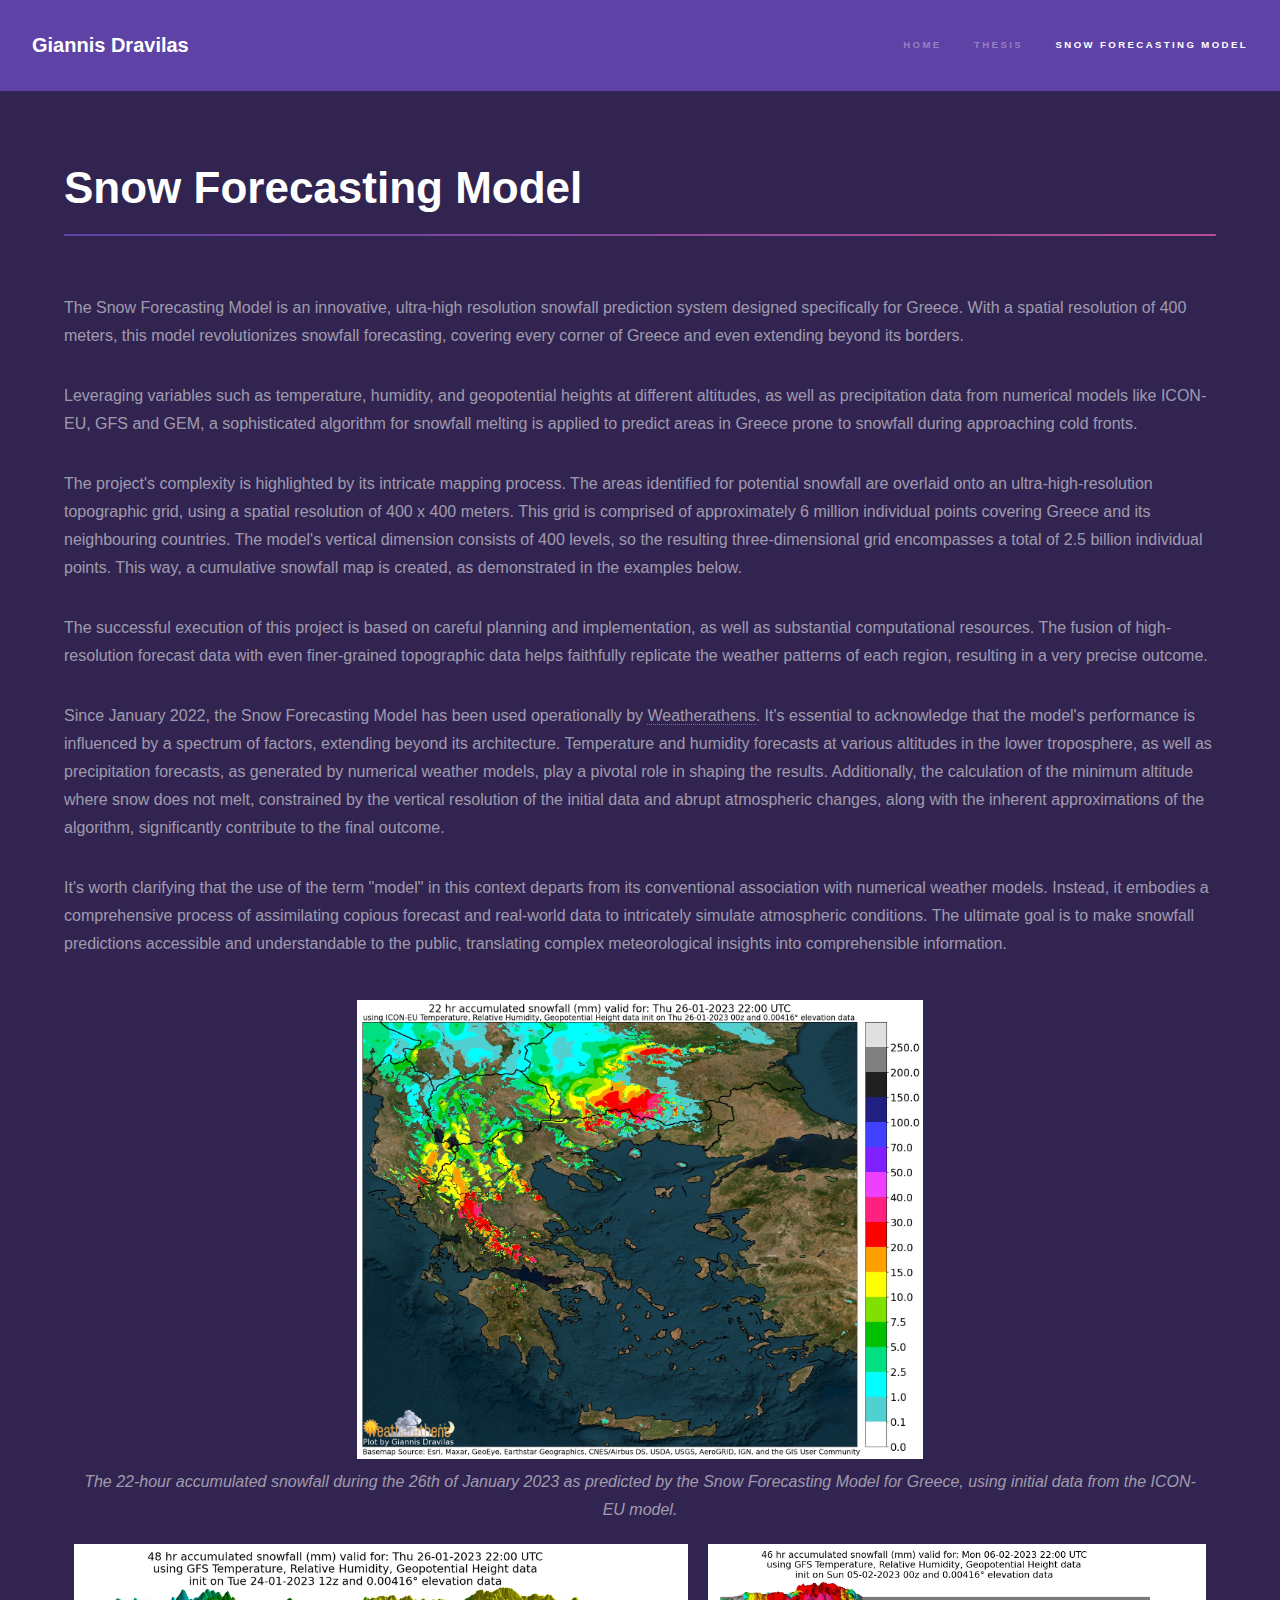
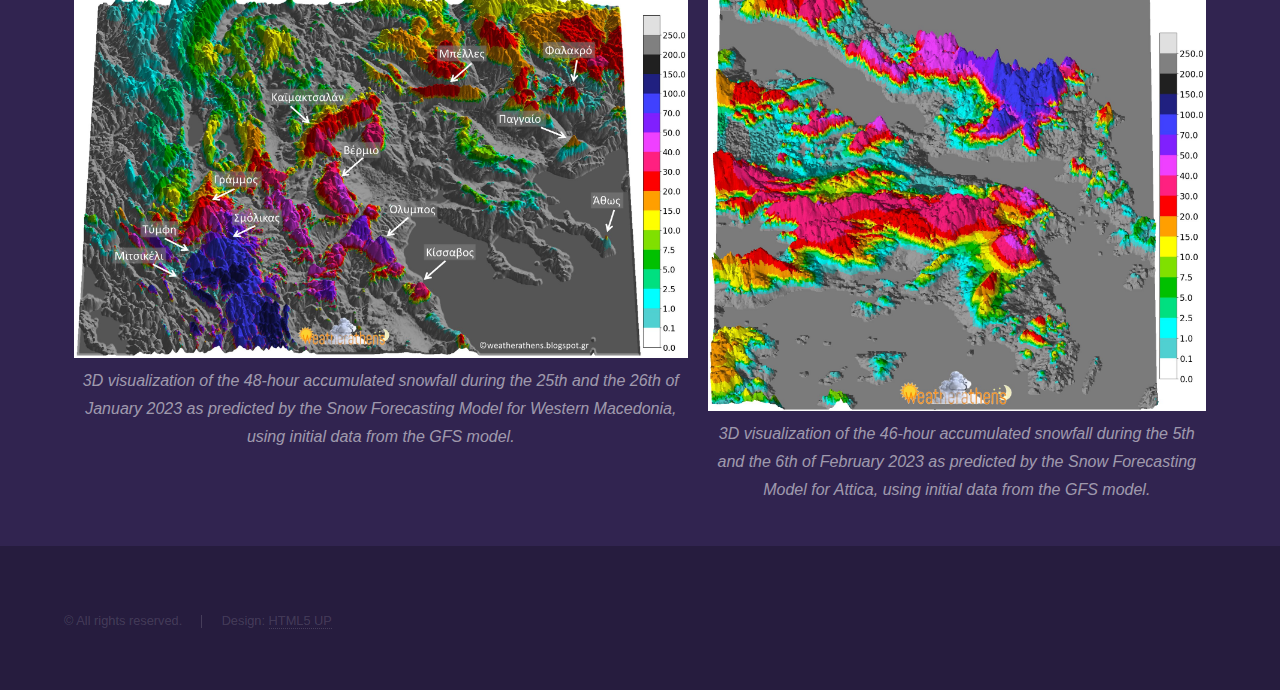
==== commit 76e88f22: "snow forecasting model" ====
--- a/snow_forecasting_model.html
+++ b/snow_forecasting_model.html
@@ -35,18 +35,18 @@
 							<h1 class="major">Snow Forecasting Model</h1>
 
                                 <p>The Snow Forecasting Model is an innovative, ultra-high resolution snowfall prediction system designed specifically for Greece.
-                                    With an extraordinary spatial resolution of 400 meters, this model revolutionizes snowfall forecasting, covering every corner
+                                    With a spatial resolution of 400 meters, this model revolutionizes snowfall forecasting, covering every corner
                                     of Greece and even extending beyond its borders.
                                 </p>
 
-                                <p>Harnessing variables such as temperature, humidity, and geopotential heights across multiple altitudes, as well as precipitation
-                                    data from numerical models like ICON-EU, GFS and GEM, a sophisticated algorithm for snowfall melting comes into play. This algorithm
-                                    processes these datasets to meticulously predict regions in Greece susceptible to snowfall during impending cold fronts.
+                                <p>Leveraging variables such as temperature, humidity, and geopotential heights at different altitudes, as well as precipitation
+                                    data from numerical models like ICON-EU, GFS and GEM, a sophisticated algorithm for snowfall melting is applied to predict areas
+                                    in Greece prone to snowfall during approaching cold fronts.
                                 </p>
-                                <p>The remarkable nature of this endeavor is exemplified by its intricate mapping process. The areas identified for potential
-                                    snowfall are overlaid onto an ultra-high-resolution topographic grid, using an impressive spatial resolution of 400 x 400 meters.
+                                <p>The project's complexity is highlighted by its intricate mapping process. The areas identified for potential
+                                    snowfall are overlaid onto an ultra-high-resolution topographic grid, using a spatial resolution of 400 x 400 meters.
                                     This grid is comprised of approximately 6 million individual points covering Greece and its neighbouring countries. The model's
-                                    vertical dimension consists of 400 levels, so the resulting three-dimensional grid encompasses a staggering total of 2.5 billion
+                                    vertical dimension consists of 400 levels, so the resulting three-dimensional grid encompasses a total of 2.5 billion
                                     individual points. This way, a cumulative snowfall map is created, as demonstrated in the examples below.
                                 </p>
                                 <p>The successful execution of this project is based on careful planning and implementation, as well as substantial computational resources.
@@ -58,7 +58,7 @@
                                     the model's performance is influenced by a spectrum of factors, extending beyond its architecture. Temperature and humidity
                                     forecasts at various altitudes in the lower troposphere, as well as precipitation forecasts, as generated by numerical weather
                                     models, play a pivotal role in shaping the results. Additionally, the calculation of the minimum altitude where snow does not melt,
-                                    constrained by the verical resolution of the initial data and abrupt atmospheric changes, along with the inherent approximations
+                                    constrained by the vertical resolution of the initial data and abrupt atmospheric changes, along with the inherent approximations
                                     of the algorithm, significantly contribute to the final outcome.
                                 </p>
                                 <p>It's worth clarifying that the use of the term "model" in this context departs from its conventional association with numerical
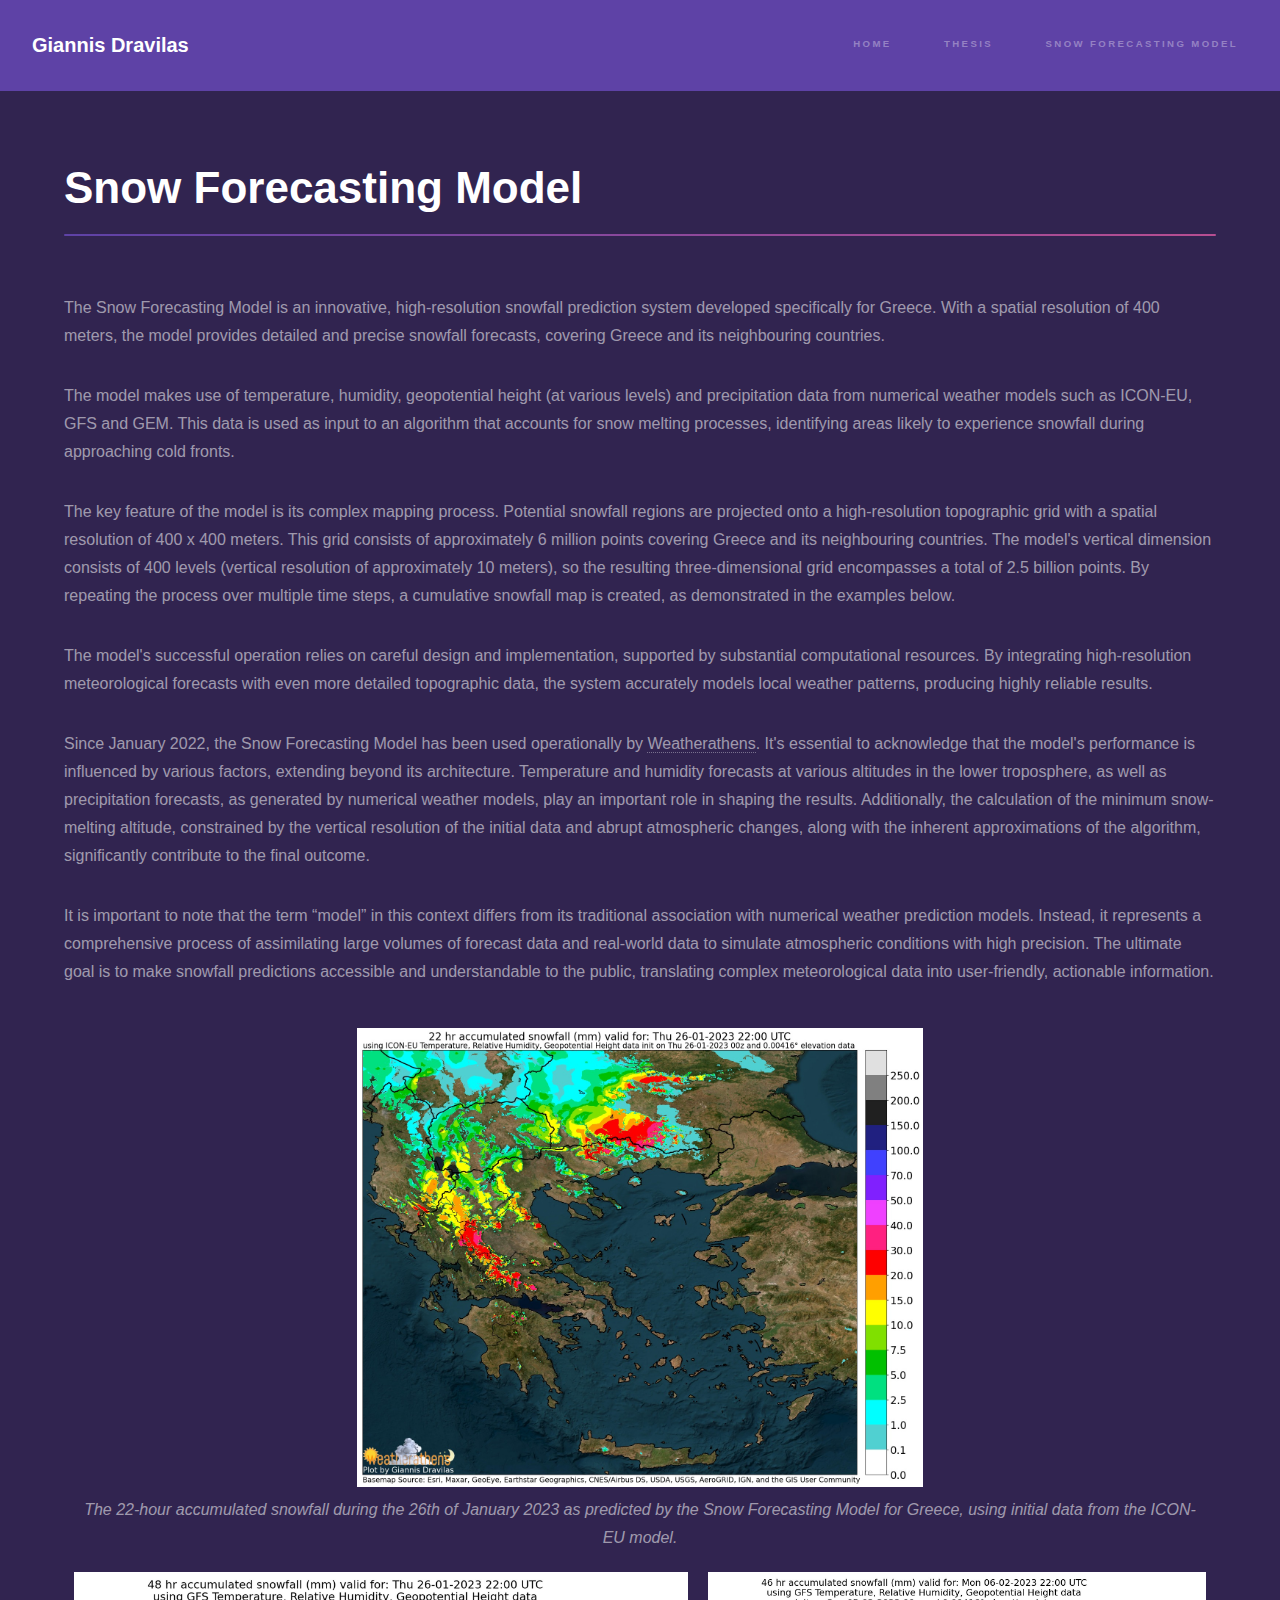
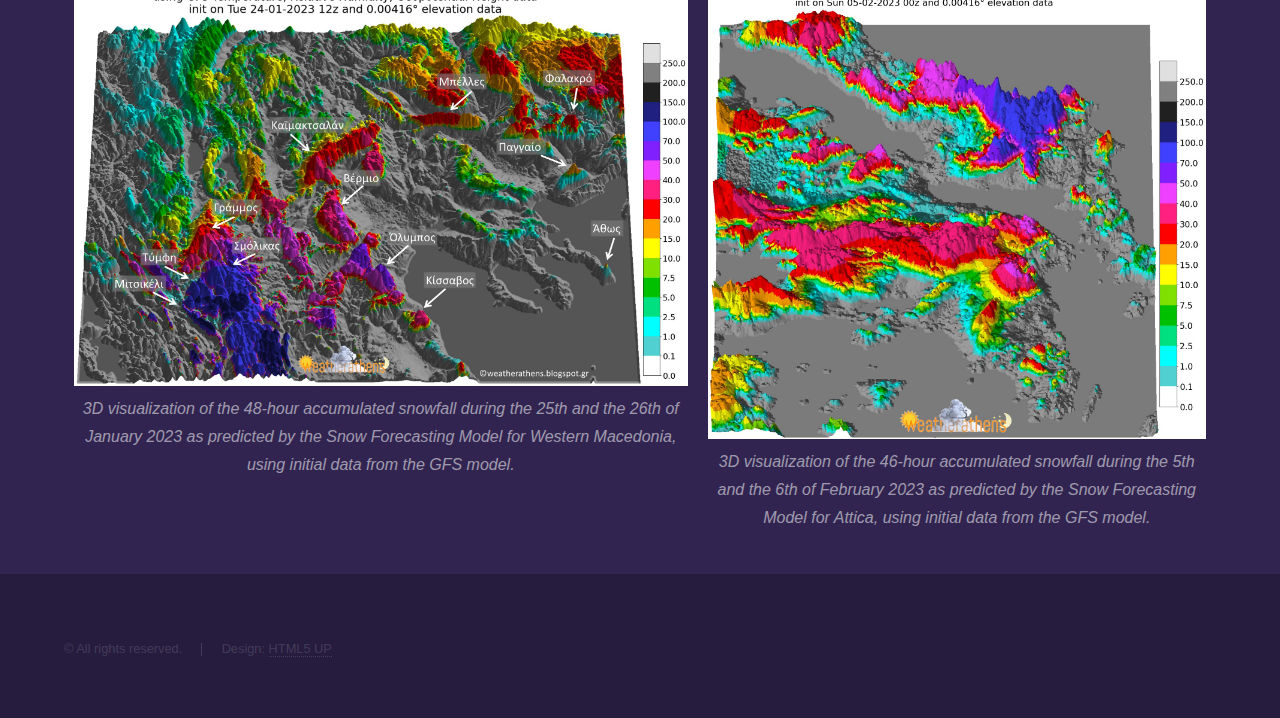
==== commit 05302e86: "snow model changes" ====
--- a/snow_forecasting_model.html
+++ b/snow_forecasting_model.html
@@ -6,7 +6,16 @@
 -->
 <html>
 	<head>
-		<title>Giannis Dravilas - Thesis</title>
+        <!-- Google tag (gtag.js) -->
+        <script async src="https://www.googletagmanager.com/gtag/js?id=G-DK7GXEKP2L"></script>
+        <script>
+        window.dataLayer = window.dataLayer || [];
+        function gtag(){dataLayer.push(arguments);}
+        gtag('js', new Date());
+
+        gtag('config', 'G-DK7GXEKP2L');
+        </script>
+		<title>Giannis Dravilas - Snow Forecasting Model</title>
 		<meta charset="utf-8" />
 		<meta name="viewport" content="width=device-width, initial-scale=1, user-scalable=no" />
 		<link rel="stylesheet" href="assets/css/main.css" />
@@ -21,7 +30,13 @@
 					<ul>
 						<li><a href="index.html">Home</a></li>
 						<li><a href="thesis.html">Thesis</a></li>
-                        <li><a href="snow_forecasting_model.html" class="active">Snow Forecasting Model</a></li>
+                        <li class="dropdown">
+                            <a href="#" class="dropdown-toggle">Snow Forecasting Model</a>
+                            <ul class="dropdown-menu">
+                                <li><a href="snow_forecasting_model.html">Description</a></li>
+                                <li><a href="weatherathens_snow_model_maps.html">Operational Forecasts</a></li>
+                            </ul>
+                        </li>
 					</ul>
 				</nav>
 			</header>
@@ -34,37 +49,37 @@
 						<div class="inner">
 							<h1 class="major">Snow Forecasting Model</h1>
 
-                                <p>The Snow Forecasting Model is an innovative, ultra-high resolution snowfall prediction system designed specifically for Greece.
-                                    With a spatial resolution of 400 meters, this model revolutionizes snowfall forecasting, covering every corner
-                                    of Greece and even extending beyond its borders.
+                                <p>The Snow Forecasting Model is an innovative, high-resolution snowfall prediction system developed specifically for Greece.
+                                    With a spatial resolution of 400 meters, the model provides detailed and precise snowfall forecasts, covering Greece and 
+                                    its neighbouring countries.
                                 </p>
 
-                                <p>Leveraging variables such as temperature, humidity, and geopotential heights at different altitudes, as well as precipitation
-                                    data from numerical models like ICON-EU, GFS and GEM, a sophisticated algorithm for snowfall melting is applied to predict areas
-                                    in Greece prone to snowfall during approaching cold fronts.
+                                <p>The model makes use of temperature, humidity, geopotential height (at various levels) and precipitation data from
+                                    numerical weather models such as ICON-EU, GFS and GEM. This data is used as input to an algorithm that accounts for snow melting
+                                    processes, identifying areas likely to experience snowfall during approaching cold fronts.
                                 </p>
-                                <p>The project's complexity is highlighted by its intricate mapping process. The areas identified for potential
-                                    snowfall are overlaid onto an ultra-high-resolution topographic grid, using a spatial resolution of 400 x 400 meters.
-                                    This grid is comprised of approximately 6 million individual points covering Greece and its neighbouring countries. The model's
-                                    vertical dimension consists of 400 levels, so the resulting three-dimensional grid encompasses a total of 2.5 billion
-                                    individual points. This way, a cumulative snowfall map is created, as demonstrated in the examples below.
+                                <p>The key feature of the model is its complex mapping process. Potential snowfall regions are projected onto a high-resolution
+                                    topographic grid with a spatial resolution of 400 x 400 meters. This grid consists of approximately 6 million points covering 
+                                    Greece and its neighbouring countries. The model's vertical dimension consists of 400 levels (vertical resolution of approximately 
+                                    10 meters), so the resulting three-dimensional grid encompasses a total of 2.5 billion points. By repeating the process over multiple 
+                                    time steps, a cumulative snowfall map is created, as demonstrated in the examples below.
                                 </p>
-                                <p>The successful execution of this project is based on careful planning and implementation, as well as substantial computational resources.
-                                    The fusion of high-resolution forecast data with even finer-grained topographic data helps faithfully replicate the weather
-                                    patterns of each region, resulting in a very precise outcome.
+                                <p>The model's successful operation relies on careful design and implementation, supported by substantial computational resources.
+                                    By integrating high-resolution meteorological forecasts with even more detailed topographic data, the system accurately models local 
+                                    weather patterns, producing highly reliable results.
                                 </p>
                                 <p>Since January 2022, the Snow Forecasting Model has been used operationally by
                                     <a href="http://weatherathens.blogspot.gr/" target="_blank">Weatherathens</a>. It's essential to acknowledge that
-                                    the model's performance is influenced by a spectrum of factors, extending beyond its architecture. Temperature and humidity
+                                    the model's performance is influenced by various factors, extending beyond its architecture. Temperature and humidity
                                     forecasts at various altitudes in the lower troposphere, as well as precipitation forecasts, as generated by numerical weather
-                                    models, play a pivotal role in shaping the results. Additionally, the calculation of the minimum altitude where snow does not melt,
+                                    models, play an important role in shaping the results. Additionally, the calculation of the minimum snow-melting altitude,
                                     constrained by the vertical resolution of the initial data and abrupt atmospheric changes, along with the inherent approximations
                                     of the algorithm, significantly contribute to the final outcome.
                                 </p>
-                                <p>It's worth clarifying that the use of the term "model" in this context departs from its conventional association with numerical
-                                    weather models. Instead, it embodies a comprehensive process of assimilating copious forecast and real-world data to intricately
-                                    simulate atmospheric conditions. The ultimate goal is to make snowfall predictions accessible and understandable to
-                                    the public, translating complex meteorological insights into comprehensible information.
+                                <p>It is important to note that the term “model” in this context differs from its traditional association with numerical weather 
+                                    prediction models. Instead, it represents a comprehensive process of assimilating large volumes of forecast data and real-world
+                                    data to simulate atmospheric conditions with high precision. The ultimate goal is to make snowfall predictions accessible and 
+                                    understandable to the public, translating complex meteorological data into user-friendly, actionable information.
                                 </p>
                                 <style>
                                     .image-container {
--- a/assets/css/main.css
+++ b/assets/css/main.css
@@ -3906,4 +3906,68 @@
 				background-attachment: scroll;
 			}
 
-		}+		}
+
+		.actions-container {
+			display: flex;
+			gap: 10px;
+		}
+
+		@media (max-width: 600px) {
+			.actions-container {
+				flex-direction: column;
+			}
+		}
+
+
+		nav ul {
+			list-style-type: none;
+		}
+
+		nav ul li {
+			position: relative;
+		}
+		
+		nav ul a {
+			text-decoration: none;
+			font-size: 16px;
+			color: white;
+			padding: 5px 10px;
+			display: inline-block;
+		}
+		
+		/* Dropdown menu styles */
+		.dropdown-menu {
+			display: none;
+			position: absolute;
+			top: 100%; /* Positions it below the dropdown toggle */
+			left: 0;
+			background-color: #663399; /* Match the site's color scheme */
+			border-radius: 5px;
+			padding: 10px 0;
+			list-style: none;
+			box-shadow: 0 2px 5px rgba(0, 0, 0, 0.2);
+			z-index: 1000; /* Ensures it overlays other elements */
+		}
+		
+		.dropdown-menu li {
+			padding: 5px 20px;
+			margin: 0; /* Remove margin to prevent extra spacing */
+			white-space: nowrap; /* Ensure text stays on a single line */
+		}
+		
+		.dropdown-menu li a {
+			color: white;
+			font-size: 16px;
+		}
+		
+		.dropdown-menu li a:hover {
+			background-color: rgba(255, 255, 255, 0.2);
+			border-radius: 3px;
+		}
+		
+		/* JavaScript-triggered visibility */
+		.dropdown.open .dropdown-menu {
+			display: block;
+		}
+	